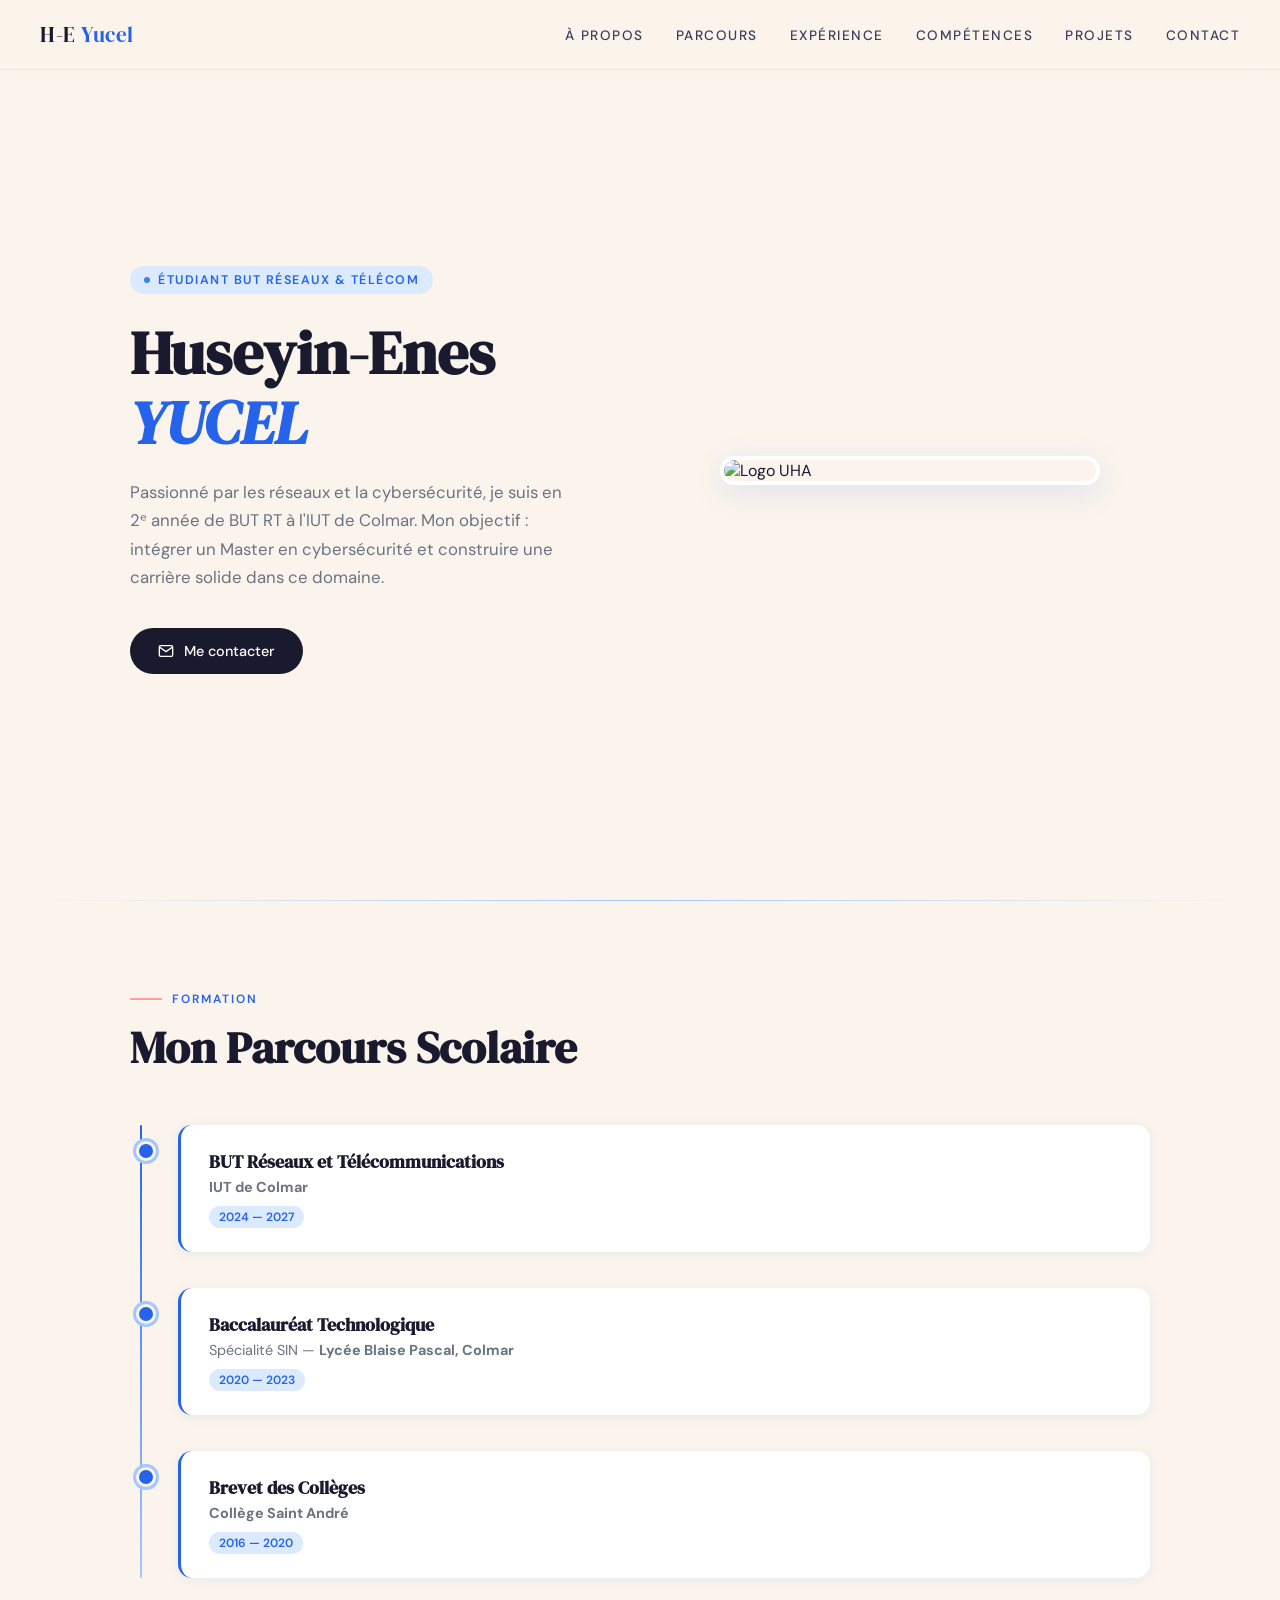
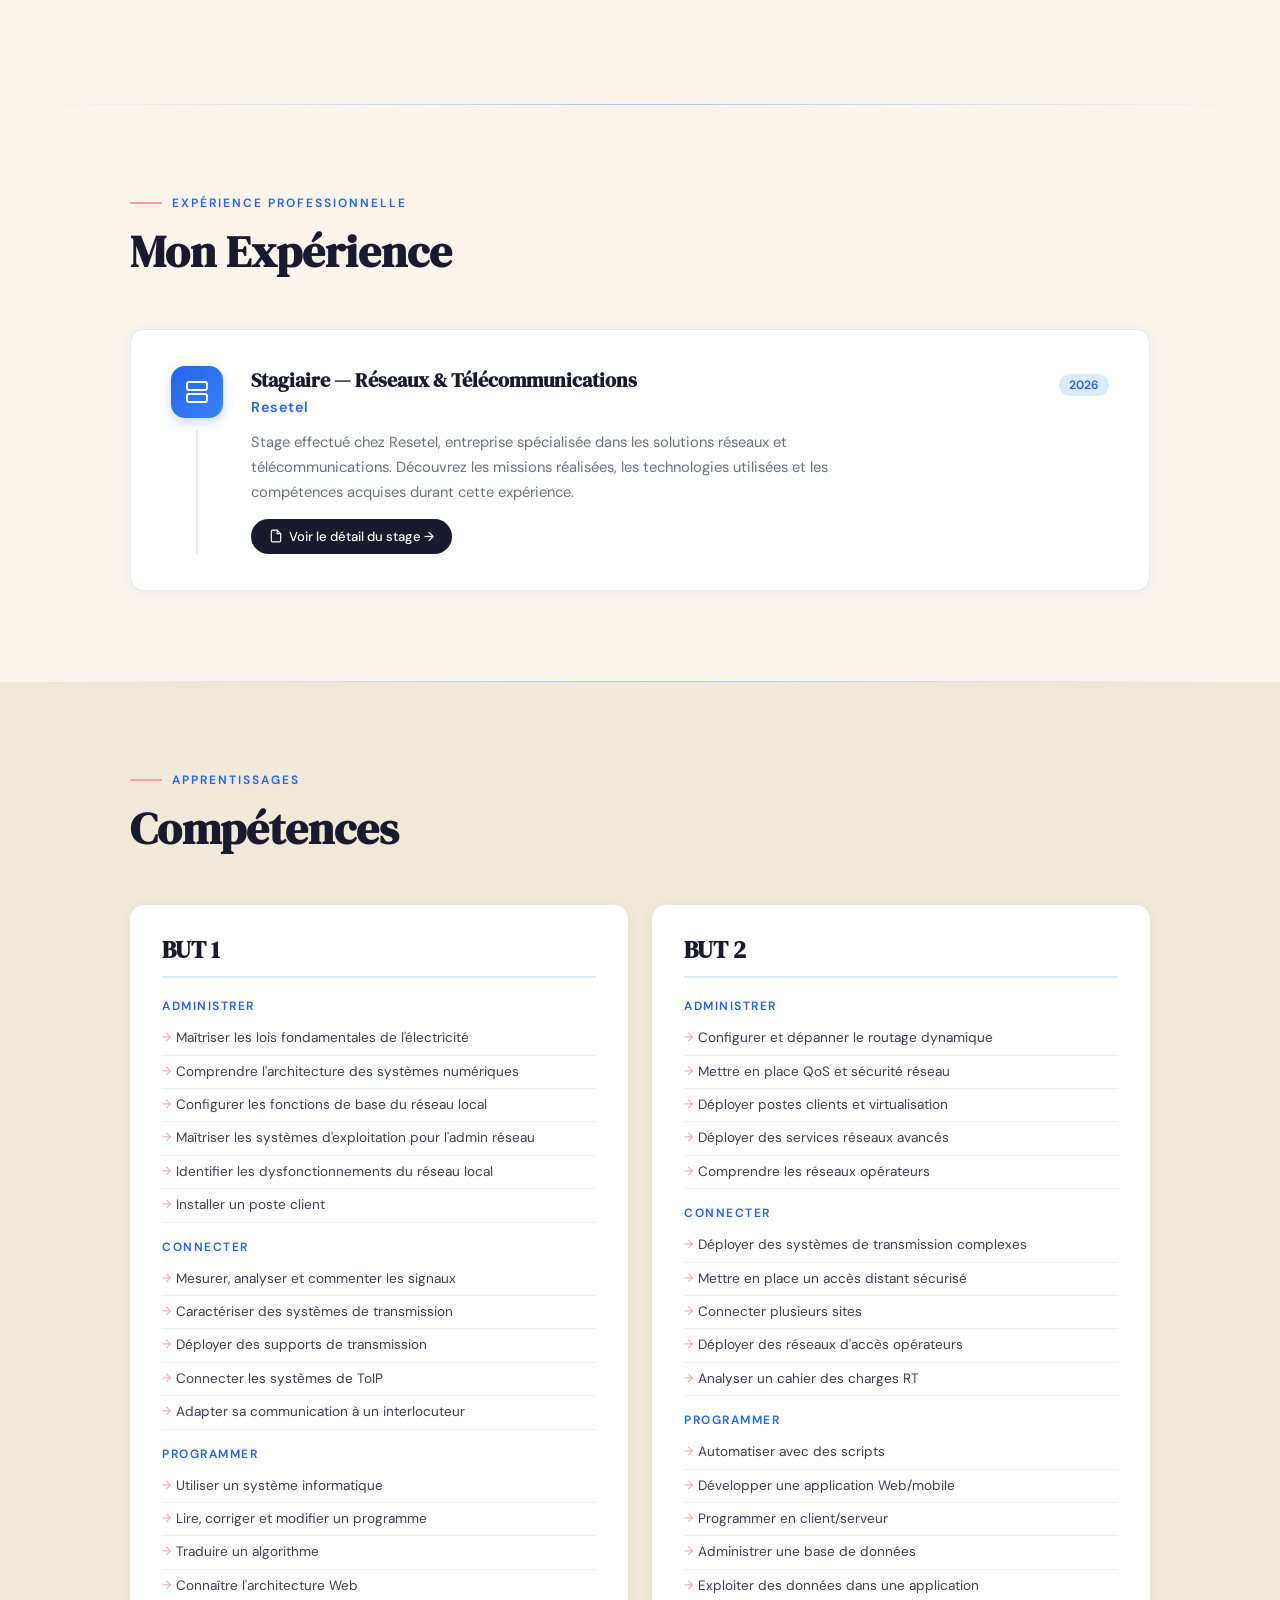
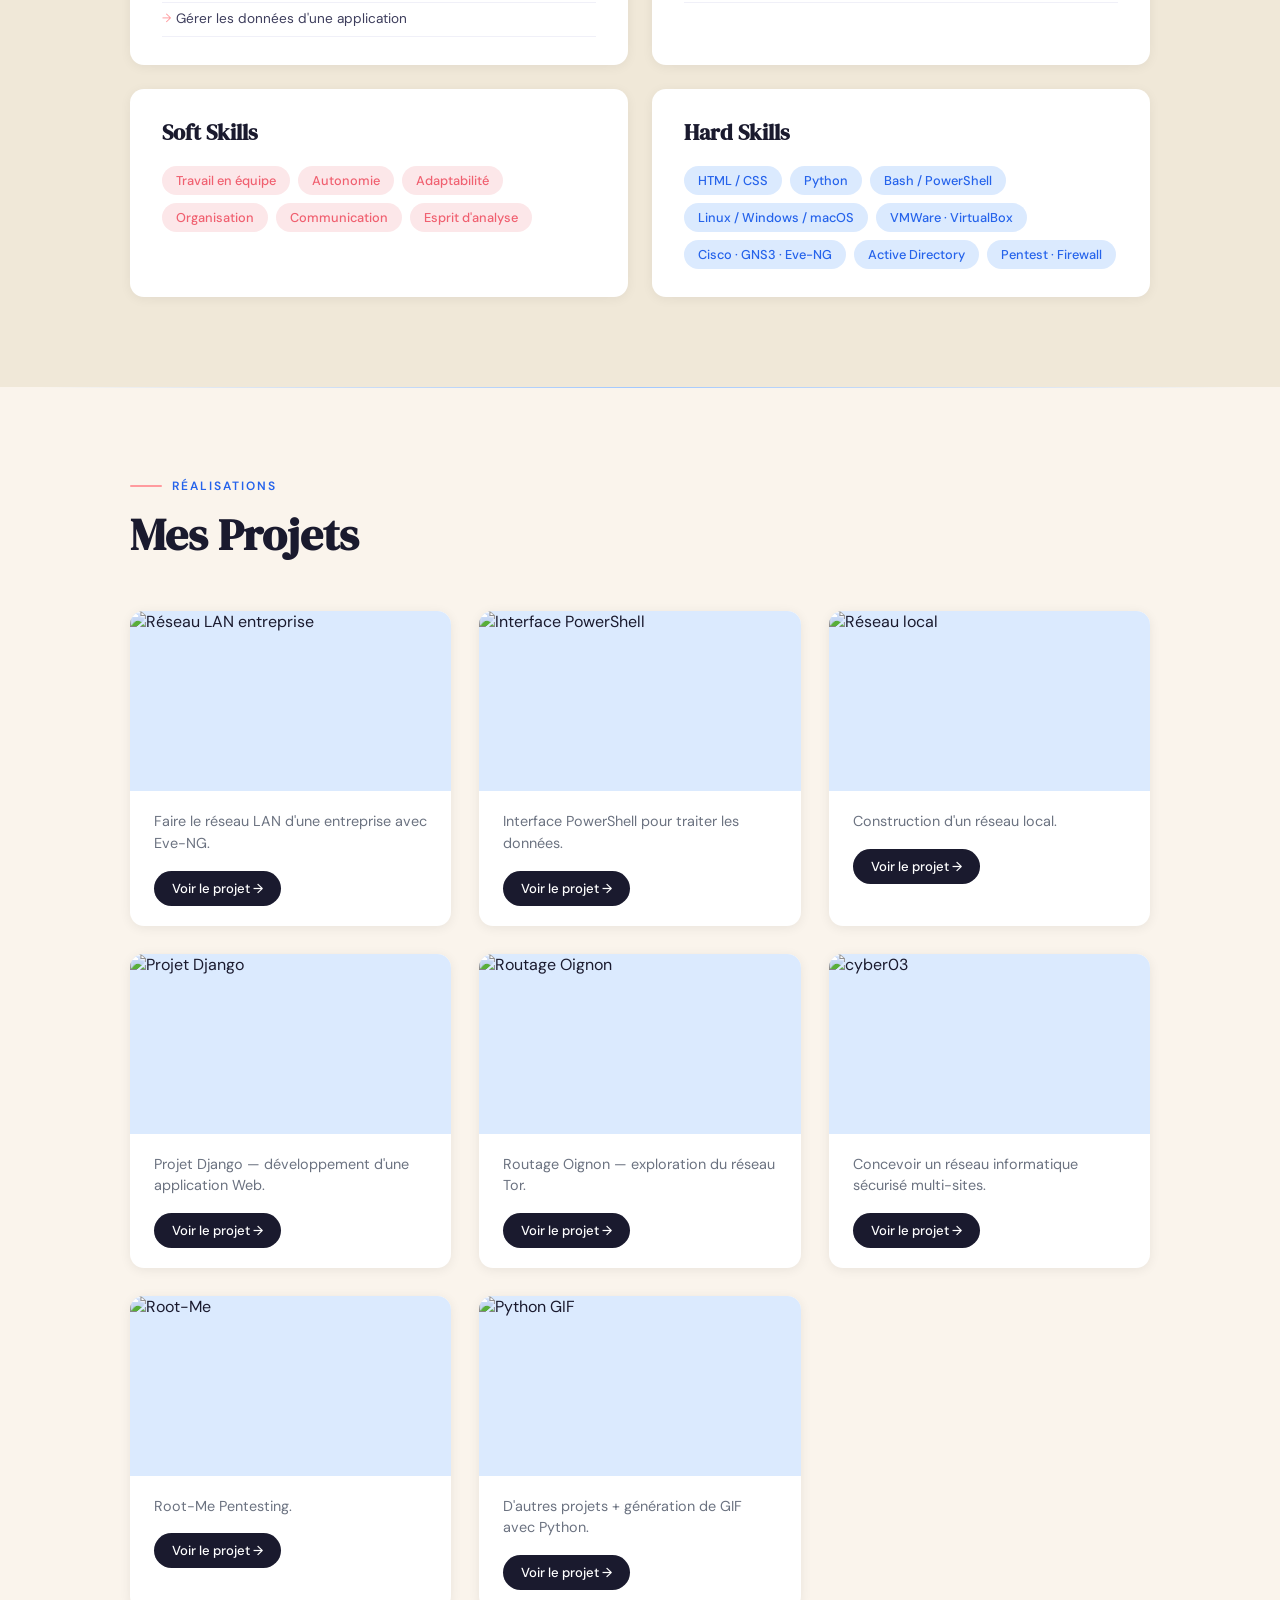
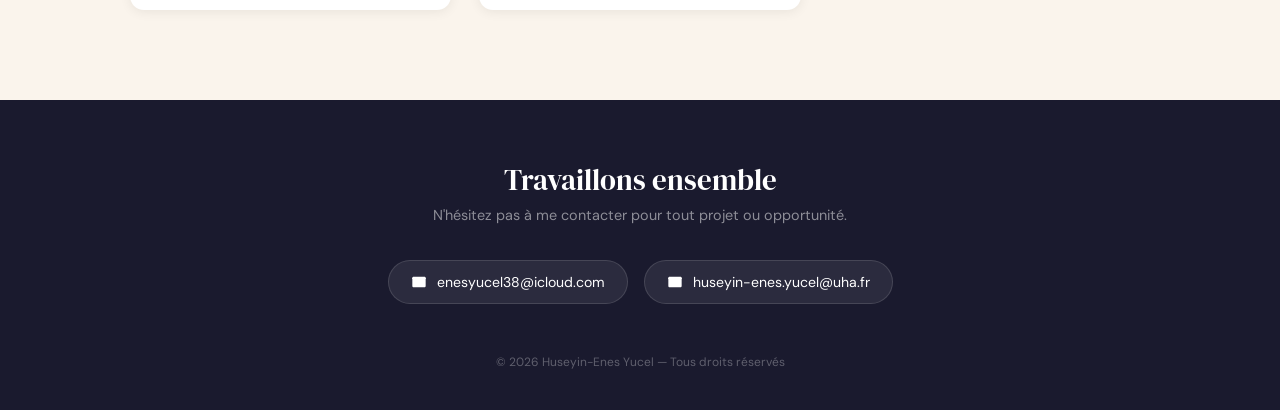
==== index.html @ 8bb20125 "Update index.html" ====
<!DOCTYPE html>
<html lang="fr">
<head>
    <meta charset="UTF-8">
    <meta name="viewport" content="width=device-width, initial-scale=1.0">
    <title>Huseyin-Enes YUCEL — Portfolio</title>
    <link rel="preconnect" href="https://fonts.googleapis.com">
    <link rel="preconnect" href="https://fonts.gstatic.com" crossorigin>
    <link href="https://fonts.googleapis.com/css2?family=DM+Serif+Display:ital@0;1&family=DM+Sans:wght@300;400;500;600&display=swap" rel="stylesheet">
    <link rel="stylesheet" href="style.css">
</head>
<body>

    <!-- ===== HEADER ===== -->
    <header id="main-header">
        <div class="logo">H-E <span>Yucel</span></div>
        <nav>
            <ul>
                <li><a href="#hero">À propos</a></li>
                <li><a href="#parcours">Parcours</a></li>
                <li><a href="#experience">Expérience</a></li>
                <li><a href="#comp">Compétences</a></li>
                <li><a href="#projects">Projets</a></li>
                <li><a href="#contact">Contact</a></li>
            </ul>
        </nav>
    </header>

    <!-- ===== HERO ===== -->
    <section id="hero">
        <div class="hero-text">
            <div class="hero-tag">Étudiant BUT Réseaux & Télécom</div>
            <h1>Huseyin-Enes<br><em>YUCEL</em></h1>
            <p>Passionné par les réseaux et la cybersécurité, je suis en 2ᵉ année de BUT RT à l'IUT de Colmar. Mon objectif : intégrer un Master en cybersécurité et construire une carrière solide dans ce domaine.</p>
            <a href="#contact" class="hero-cta">
                <svg width="16" height="16" viewBox="0 0 24 24" fill="none" stroke="currentColor" stroke-width="2"><path d="M4 4h16c1.1 0 2 .9 2 2v12c0 1.1-.9 2-2 2H4c-1.1 0-2-.9-2-2V6c0-1.1.9-2 2-2z"/><polyline points="22,6 12,13 2,6"/></svg>
                Me contacter
            </a>
        </div>
        <div class="hero-image-wrap">
            <img src="UHA_cartouche.png" alt="Logo UHA" />
        </div>
    </section>

    <div class="divider"></div>

    <!-- ===== PARCOURS ===== -->
    <section id="parcours">
        <div class="section-wrap">
            <div class="section-label">Formation</div>
            <h2 class="section-title">Mon Parcours Scolaire</h2>

            <div class="timeline reveal">

                <div class="tl-item">
                    <div class="tl-dot"></div>
                    <div class="tl-card">
                        <h3>BUT Réseaux et Télécommunications</h3>
                        <p><strong>IUT de Colmar</strong></p>
                        <span class="tl-date">2024 — 2027</span>
                    </div>
                </div>

                <div class="tl-item">
                    <div class="tl-dot"></div>
                    <div class="tl-card">
                        <h3>Baccalauréat Technologique</h3>
                        <p>Spécialité SIN — <strong>Lycée Blaise Pascal, Colmar</strong></p>
                        <span class="tl-date">2020 — 2023</span>
                    </div>
                </div>

                <div class="tl-item">
                    <div class="tl-dot"></div>
                    <div class="tl-card">
                        <h3>Brevet des Collèges</h3>
                        <p><strong>Collège Saint André</strong></p>
                        <span class="tl-date">2016 — 2020</span>
                    </div>
                </div>

            </div>
        </div>
    </section>

    <div class="divider"></div>

    <!-- ===== EXPÉRIENCE ===== -->
    <section id="experience">
        <div class="section-wrap">
            <div class="section-label">Expérience professionnelle</div>
            <h2 class="section-title">Mon Expérience</h2>

            <div class="exp-card reveal">
                <div class="exp-left">
                    <div class="exp-logo">
                        <svg width="24" height="24" viewBox="0 0 24 24" fill="none" stroke="white" stroke-width="2">
                            <rect x="2" y="2" width="20" height="8" rx="2"/><rect x="2" y="14" width="20" height="8" rx="2"/>
                            <line x1="6" y1="6" x2="6.01" y2="6"/><line x1="6" y1="18" x2="6.01" y2="18"/>
                        </svg>
                    </div>
                <div class="exp-line"></div>
                </div>
                <div class="exp-right">
                    <div class="exp-header">
                        <div>
                            <h3 class="exp-title">Stagiaire — Réseaux & Télécommunications</h3>
                            <p class="exp-company">Resetel</p>
                        </div>
                        <span class="tl-date">2026</span>
                    </div>
                    <p class="exp-desc">Stage effectué chez Resetel, entreprise spécialisée dans les solutions réseaux et télécommunications. Découvrez les missions réalisées, les technologies utilisées et les compétences acquises durant cette expérience.</p>
                    <a href="stage.html" class="btn exp-btn">
                        <svg width="14" height="14" viewBox="0 0 24 24" fill="none" stroke="currentColor" stroke-width="2"><path d="M14 2H6a2 2 0 0 0-2 2v16a2 2 0 0 0 2 2h12a2 2 0 0 0 2-2V8z"/><polyline points="14 2 14 8 20 8"/></svg>
                        Voir le détail du stage →
                    </a>
                </div>
            </div>

        </div>
    </section>

    <div class="divider"></div>

    <!-- ===== COMPÉTENCES ===== -->
    <section id="comp">
        <div class="section-wrap">
            <div class="section-label">Apprentissages</div>
            <h2 class="section-title">Compétences</h2>

            <div class="comp-grid reveal">
                <!-- BUT 1 -->
                <div class="comp-card">
                    <h2>BUT 1</h2>
                    <h3>Administrer</h3>
                    <ul>
                        <li>Maîtriser les lois fondamentales de l'électricité</li>
                        <li>Comprendre l'architecture des systèmes numériques</li>
                        <li>Configurer les fonctions de base du réseau local</li>
                        <li>Maîtriser les systèmes d'exploitation pour l'admin réseau</li>
                        <li>Identifier les dysfonctionnements du réseau local</li>
                        <li>Installer un poste client</li>
                    </ul>
                    <h3>Connecter</h3>
                    <ul>
                        <li>Mesurer, analyser et commenter les signaux</li>
                        <li>Caractériser des systèmes de transmission</li>
                        <li>Déployer des supports de transmission</li>
                        <li>Connecter les systèmes de ToIP</li>
                        <li>Adapter sa communication à un interlocuteur</li>
                    </ul>
                    <h3>Programmer</h3>
                    <ul>
                        <li>Utiliser un système informatique</li>
                        <li>Lire, corriger et modifier un programme</li>
                        <li>Traduire un algorithme</li>
                        <li>Connaître l'architecture Web</li>
                        <li>Gérer les données d'une application</li>
                    </ul>
                </div>

                <!-- BUT 2 -->
                <div class="comp-card">
                    <h2>BUT 2</h2>
                    <h3>Administrer</h3>
                    <ul>
                        <li>Configurer et dépanner le routage dynamique</li>
                        <li>Mettre en place QoS et sécurité réseau</li>
                        <li>Déployer postes clients et virtualisation</li>
                        <li>Déployer des services réseaux avancés</li>
                        <li>Comprendre les réseaux opérateurs</li>
                    </ul>
                    <h3>Connecter</h3>
                    <ul>
                        <li>Déployer des systèmes de transmission complexes</li>
                        <li>Mettre en place un accès distant sécurisé</li>
                        <li>Connecter plusieurs sites</li>
                        <li>Déployer des réseaux d'accès opérateurs</li>
                        <li>Analyser un cahier des charges RT</li>
                    </ul>
                    <h3>Programmer</h3>
                    <ul>
                        <li>Automatiser avec des scripts</li>
                        <li>Développer une application Web/mobile</li>
                        <li>Programmer en client/serveur</li>
                        <li>Administrer une base de données</li>
                        <li>Exploiter des données dans une application</li>
                    </ul>
                </div>
            </div>

            <!-- Soft / Hard Skills -->
            <div class="skills-grid reveal">
                <div class="skills-card">
                    <h2>Soft Skills</h2>
                    <div class="pills">
                        <span class="pill soft">Travail en équipe</span>
                        <span class="pill soft">Autonomie</span>
                        <span class="pill soft">Adaptabilité</span>
                        <span class="pill soft">Organisation</span>
                        <span class="pill soft">Communication</span>
                        <span class="pill soft">Esprit d'analyse</span>
                    </div>
                </div>
                <div class="skills-card">
                    <h2>Hard Skills</h2>
                    <div class="pills">
                        <span class="pill">HTML / CSS</span>
                        <span class="pill">Python</span>
                        <span class="pill">Bash / PowerShell</span>
                        <span class="pill">Linux / Windows / macOS</span>
                        <span class="pill">VMWare · VirtualBox</span>
                        <span class="pill">Cisco · GNS3 · Eve-NG</span>
                        <span class="pill">Active Directory</span>
                        <span class="pill">Pentest · Firewall</span>
                    </div>
                </div>
            </div>

        </div>
    </section>

    <div class="divider"></div>

    <!-- ===== PROJETS ===== -->
    <section id="projects">
        <div class="section-wrap">
            <div class="section-label">Réalisations</div>
            <h2 class="section-title">Mes Projets</h2>

            <div class="projects-grid reveal">

                <div class="project-card">
                    <div class="project-img-wrap">
                        <img src="IMG_0876(1).jpeg" alt="Réseau LAN entreprise">
                    </div>
                    <div class="project-body">
                        <p>Faire le réseau LAN d'une entreprise avec Eve-NG.</p>
                        <a href="sae1.html" class="btn">Voir le projet →</a>
                    </div>
                </div>

                <div class="project-card">
                    <div class="project-img-wrap">
                        <img src="sae2.png" alt="Interface PowerShell">
                    </div>
                    <div class="project-body">
                        <p>Interface PowerShell pour traiter les données.</p>
                        <a href="sae2.html" class="btn">Voir le projet →</a>
                    </div>
                </div>

                <div class="project-card">
                    <div class="project-img-wrap">
                        <img src="sae3.png" alt="Réseau local">
                    </div>
                    <div class="project-body">
                        <p>Construction d'un réseau local.</p>
                        <a href="sae3.html" class="btn">Voir le projet →</a>
                    </div>
                </div>

                <div class="project-card">
                    <div class="project-img-wrap">
                        <img src="django.png" alt="Projet Django">
                    </div>
                    <div class="project-body">
                        <p>Projet Django — développement d'une application Web.</p>
                        <a href="sae4.html" class="btn">Voir le projet →</a>
                    </div>
                </div>

                <div class="project-card">
                    <div class="project-img-wrap">
                        <img src="tor.svg" alt="Routage Oignon">
                    </div>
                    <div class="project-body">
                        <p>Routage Oignon — exploration du réseau Tor.</p>
                        <a href="saeoignon.html" class="btn">Voir le projet →</a>
                    </div>
                </div>

                <div class="project-card">
                    <div class="project-img-wrap">
                        <img src="saecyber03.png" alt="cyber03">
                    </div>
                    <div class="project-body">
                        <p>Concevoir un réseau informatique sécurisé multi-sites.</p>
                        <a href="saecyber03.html" class="btn">Voir le projet →</a>
                    </div>
                </div>

                <div class="project-card">
                    <div class="project-img-wrap">
                        <img src="rootme.png" alt="Root-Me">
                    </div>
                    <div class="project-body">
                        <p>Root-Me Pentesting.</p>
                        <a href="saecyber04.html" class="btn">Voir le projet →</a>
                    </div>
                </div>

                <div class="project-card">
                    <div class="project-img-wrap">
                        <img src="gif.png" alt="Python GIF">
                    </div>
                    <div class="project-body">
                        <p>D'autres projets + génération de GIF avec Python.</p>
                        <a href="gif.html" class="btn">Voir le projet →</a>
                    </div>
                </div>

            </div>
        </div>
    </section>

    <!-- ===== FOOTER ===== -->
    <footer id="contact">
        <p class="foot-title">Travaillons ensemble</p>
        <p class="foot-sub">N'hésitez pas à me contacter pour tout projet ou opportunité.</p>
        <div class="contact-links">
            <a href="mailto:enesyucel38@icloud.com" class="email-link">
                <svg viewBox="0 0 24 24"><path d="M4 4h16c1.1 0 2 .9 2 2v12c0 1.1-.9 2-2 2H4c-1.1 0-2-.9-2-2V6c0-1.1.9-2 2-2z"/><polyline points="22,6 12,13 2,6" fill="none" stroke="currentColor" stroke-width="2"/></svg>
                enesyucel38@icloud.com
            </a>
            <a href="mailto:huseyin-enes.yucel@uha.fr" class="email-link">
                <svg viewBox="0 0 24 24"><path d="M4 4h16c1.1 0 2 .9 2 2v12c0 1.1-.9 2-2 2H4c-1.1 0-2-.9-2-2V6c0-1.1.9-2 2-2z"/><polyline points="22,6 12,13 2,6" fill="none" stroke="currentColor" stroke-width="2"/></svg>
                huseyin-enes.yucel@uha.fr
            </a>
        </div>
        <p class="copy">© 2026 Huseyin-Enes Yucel — Tous droits réservés</p>
    </footer>

    <script>
        const header = document.getElementById('main-header');
        window.addEventListener('scroll', () => {
            header.classList.toggle('scrolled', window.scrollY > 20);
        });

        const reveals = document.querySelectorAll('.reveal');
        const observer = new IntersectionObserver((entries) => {
            entries.forEach(e => {
                if (e.isIntersecting) {
                    e.target.classList.add('visible');
                    observer.unobserve(e.target);
                }
            });
        }, { threshold: 0.1 });
        reveals.forEach(r => observer.observe(r));
    </script>

</body>
</html>
---- style.css ----
/* ===================================================
   style.css — Portfolio Huseyin-Enes YUCEL
   Fichier CSS global, importé par toutes les pages
   =================================================== */

/* ===== RESET & VARIABLES ===== */
*, *::before, *::after { box-sizing: border-box; margin: 0; padding: 0; }

:root {
    --cream:      #faf4ec;
    --cream-dark: #f0e8d8;
    --blue-light: #A2C8FF;
    --blue:       #2563EB;
    --blue-mid:   #3b82f6;
    --blue-pale:  #dbeafe;
    --pink:       #ff9a9e;
    --pink-dark:  #f06070;
    --ink:        #1a1a2e;
    --ink-soft:   #3d3d5c;
    --muted:      #6b7280;
    --white:      #ffffff;
    --radius:     14px;
    --shadow:     0 8px 32px rgba(37,99,235,.12);
}

html { scroll-behavior: smooth; }

body {
    font-family: 'DM Sans', sans-serif;
    background: var(--cream);
    color: var(--ink);
    overflow-x: hidden;
}

/* ===== NAV ===== */
header {
    position: fixed;
    top: 0; left: 0; right: 0;
    z-index: 1000;
    padding: 0 40px;
    height: 70px;
    display: flex;
    align-items: center;
    justify-content: space-between;
    background: rgba(250,244,236,.85);
    backdrop-filter: blur(16px);
    border-bottom: 1px solid rgba(37,99,235,.1);
    transition: box-shadow .3s;
}

header.scrolled { box-shadow: 0 4px 20px rgba(0,0,0,.08); }

.logo {
    font-family: 'DM Serif Display', serif;
    font-size: 1.3rem;
    color: var(--ink);
    letter-spacing: .5px;
}
.logo span { color: var(--blue); }

nav ul {
    list-style: none;
    display: flex;
    gap: 32px;
}

nav a {
    text-decoration: none;
    font-size: .85rem;
    font-weight: 500;
    text-transform: uppercase;
    letter-spacing: 1.5px;
    color: var(--ink-soft);
    position: relative;
    transition: color .25s;
}

nav a::after {
    content: '';
    position: absolute;
    bottom: -3px; left: 0;
    width: 0; height: 2px;
    background: var(--pink);
    border-radius: 2px;
    transition: width .3s ease;
}

nav a:hover { color: var(--blue); }
nav a:hover::after { width: 100%; }

/* ===== HERO ===== */
#hero {
    min-height: 100vh;
    display: grid;
    grid-template-columns: 1fr 1fr;
    align-items: center;
    gap: 60px;
    max-width: 1100px;
    margin: 0 auto;
    padding: 120px 40px 80px;
}

.hero-text { animation: slideUp .8s ease both; }

.hero-tag {
    display: inline-flex;
    align-items: center;
    gap: 8px;
    background: var(--blue-pale);
    color: var(--blue);
    font-size: .78rem;
    font-weight: 600;
    text-transform: uppercase;
    letter-spacing: 1.5px;
    padding: 6px 14px;
    border-radius: 999px;
    margin-bottom: 24px;
}

.hero-tag::before {
    content: '';
    width: 6px; height: 6px;
    background: var(--blue-mid);
    border-radius: 50%;
}

.hero-text h1 {
    font-family: 'DM Serif Display', serif;
    font-size: clamp(2.4rem, 5vw, 3.8rem);
    line-height: 1.15;
    color: var(--ink);
    margin-bottom: 20px;
}

.hero-text h1 em {
    font-style: italic;
    color: var(--blue);
}

.hero-text p {
    font-size: 1.05rem;
    line-height: 1.7;
    color: var(--muted);
    max-width: 440px;
    margin-bottom: 36px;
}

.hero-cta {
    display: inline-flex;
    align-items: center;
    gap: 10px;
    background: var(--ink);
    color: var(--white);
    text-decoration: none;
    font-size: .9rem;
    font-weight: 500;
    padding: 14px 28px;
    border-radius: 999px;
    transition: background .3s, transform .3s;
}

.hero-cta:hover { background: var(--blue); transform: translateY(-2px); }

.hero-image-wrap {
    display: flex;
    justify-content: center;
    align-items: center;
    animation: slideUp .8s .2s ease both;
}

.hero-image-wrap img {
    width: 100%;
    max-width: 380px;
    border-radius: 24px;
    box-shadow: var(--shadow);
    border: 4px solid var(--white);
    transition: transform .4s;
}

.hero-image-wrap img:hover { transform: scale(1.03) rotate(1deg); }

/* ===== SECTION SHARED ===== */
.section-wrap {
    max-width: 1100px;
    margin: 0 auto;
    padding: 90px 40px;
}

.section-label {
    display: flex;
    align-items: center;
    gap: 10px;
    font-size: .75rem;
    font-weight: 600;
    text-transform: uppercase;
    letter-spacing: 2px;
    color: var(--blue);
    margin-bottom: 14px;
}

.section-label::before {
    content: '';
    width: 32px; height: 2px;
    background: var(--pink);
    border-radius: 2px;
}

.section-title {
    font-family: 'DM Serif Display', serif;
    font-size: clamp(1.8rem, 3.5vw, 2.8rem);
    color: var(--ink);
    margin-bottom: 50px;
    line-height: 1.2;
}

/* ===== DIVIDER ===== */
.divider {
    height: 1px;
    background: linear-gradient(90deg, transparent, var(--blue-light), transparent);
    margin: 0 40px;
}

/* ===== PARCOURS ===== */
#parcours { background: var(--cream); }

.timeline {
    position: relative;
    padding-left: 48px;
}

.timeline::before {
    content: '';
    position: absolute;
    left: 10px; top: 0; bottom: 0;
    width: 2px;
    background: linear-gradient(180deg, var(--blue), var(--blue-light));
    border-radius: 2px;
}

.tl-item {
    position: relative;
    margin-bottom: 36px;
    opacity: 0;
    transform: translateX(-20px);
    animation: slideRight .6s ease forwards;
}

.tl-item:nth-child(1) { animation-delay: .1s; }
.tl-item:nth-child(2) { animation-delay: .25s; }
.tl-item:nth-child(3) { animation-delay: .4s; }

.tl-dot {
    position: absolute;
    left: -42px; top: 16px;
    width: 20px; height: 20px;
    background: var(--blue);
    border-radius: 50%;
    border: 3px solid var(--cream);
    box-shadow: 0 0 0 3px var(--blue-light);
}

.tl-card {
    background: var(--white);
    padding: 24px 28px;
    border-radius: var(--radius);
    box-shadow: 0 2px 12px rgba(37,99,235,.08);
    border-left: 3px solid var(--blue);
    transition: transform .3s, box-shadow .3s;
}

.tl-card:hover {
    transform: translateX(6px);
    box-shadow: var(--shadow);
}

.tl-card h3 {
    font-family: 'DM Serif Display', serif;
    font-size: 1.15rem;
    color: var(--ink);
    margin-bottom: 4px;
}

.tl-card p { font-size: .9rem; color: var(--muted); margin: 2px 0; }

.tl-date {
    display: inline-block;
    background: var(--blue-pale);
    color: var(--blue);
    font-size: .75rem;
    font-weight: 600;
    padding: 3px 10px;
    border-radius: 999px;
    margin-top: 8px;
}

/* ===== COMPÉTENCES ===== */
#comp { background: var(--cream-dark); }

.comp-grid {
    display: grid;
    grid-template-columns: 1fr 1fr;
    gap: 24px;
}

.comp-card {
    background: var(--white);
    border-radius: var(--radius);
    padding: 28px 32px;
    box-shadow: 0 2px 12px rgba(0,0,0,.06);
    transition: transform .3s, box-shadow .3s;
}

.comp-card:hover {
    transform: translateY(-4px);
    box-shadow: var(--shadow);
}

.comp-card h2 {
    font-family: 'DM Serif Display', serif;
    font-size: 1.5rem;
    color: var(--ink);
    margin-bottom: 20px;
    border-bottom: 2px solid var(--blue-pale);
    padding-bottom: 10px;
    text-align: left;
}

.comp-card h3 {
    font-size: .75rem;
    font-weight: 600;
    text-transform: uppercase;
    letter-spacing: 1.5px;
    color: var(--blue);
    margin: 16px 0 8px;
}

.comp-card ul { list-style: none; }

.comp-card li {
    font-size: .85rem;
    color: var(--ink-soft);
    padding: 6px 0 6px 14px;
    border-left: none;
    position: relative;
    line-height: 1.5;
    border-bottom: 1px solid #f0f0f8;
}

.comp-card li::before {
    content: '→';
    position: absolute;
    left: 0;
    color: var(--pink);
    font-size: .75rem;
}

/* ===== SKILLS PILLS ===== */
.skills-grid {
    display: grid;
    grid-template-columns: 1fr 1fr;
    gap: 24px;
    margin-top: 24px;
}

.skills-card {
    background: var(--white);
    border-radius: var(--radius);
    padding: 28px 32px;
    box-shadow: 0 2px 12px rgba(0,0,0,.06);
}

.skills-card h2 {
    font-family: 'DM Serif Display', serif;
    font-size: 1.4rem;
    color: var(--ink);
    margin-bottom: 18px;
    text-align: left;
}

.pills {
    display: flex;
    flex-wrap: wrap;
    gap: 8px;
}

.pill {
    background: var(--blue-pale);
    color: var(--blue);
    font-size: .8rem;
    font-weight: 500;
    padding: 6px 14px;
    border-radius: 999px;
    transition: background .2s, color .2s;
}

.pill:hover { background: var(--blue); color: var(--white); }

.pill.soft { background: #fce7e9; color: var(--pink-dark); }
.pill.soft:hover { background: var(--pink-dark); color: var(--white); }

/* ===== PROJETS ===== */
#projects { background: var(--cream); }

.projects-grid {
    display: grid;
    grid-template-columns: repeat(auto-fill, minmax(300px, 1fr));
    gap: 28px;
}

.project-card {
    background: var(--white);
    border-radius: var(--radius);
    overflow: hidden;
    box-shadow: 0 2px 12px rgba(0,0,0,.07);
    transition: transform .3s, box-shadow .3s;
}

.project-card:hover {
    transform: translateY(-6px);
    box-shadow: var(--shadow);
}

.project-img-wrap {
    overflow: hidden;
    height: 180px;
    background: var(--blue-pale);
}

.project-img-wrap img {
    width: 100%;
    height: 100%;
    object-fit: cover;
    transition: transform .5s ease;
}

.project-card:hover .project-img-wrap img { transform: scale(1.08); }

.project-body { padding: 20px 24px; }

.project-body p {
    font-size: .9rem;
    color: var(--muted);
    margin-bottom: 16px;
    line-height: 1.5;
}

/* ===== BOUTON ===== */
.btn {
    display: inline-flex;
    align-items: center;
    gap: 6px;
    background: var(--ink);
    color: var(--white);
    text-decoration: none;
    font-size: .82rem;
    font-weight: 500;
    padding: 9px 18px;
    border-radius: 999px;
    transition: background .25s, transform .25s;
}

.btn:hover { background: var(--blue); transform: translateX(3px); }

/* ===== FOOTER / CONTACT ===== */
footer {
    background: var(--ink);
    color: var(--white);
    padding: 60px 40px 40px;
    text-align: center;
}

footer .foot-title {
    font-family: 'DM Serif Display', serif;
    font-size: 1.8rem;
    margin-bottom: 6px;
}

footer .foot-sub {
    font-size: .9rem;
    color: rgba(255,255,255,.5);
    margin-bottom: 36px;
}

.contact-links {
    display: flex;
    justify-content: center;
    gap: 16px;
    flex-wrap: wrap;
    margin-bottom: 50px;
}

.email-link {
    display: inline-flex;
    align-items: center;
    gap: 10px;
    background: rgba(255,255,255,.08);
    color: var(--white);
    text-decoration: none;
    padding: 12px 22px;
    border-radius: 999px;
    font-size: .88rem;
    border: 1px solid rgba(255,255,255,.12);
    transition: background .3s, transform .3s;
}

.email-link:hover {
    background: var(--blue);
    transform: translateY(-2px);
}

.email-link svg { width: 16px; height: 16px; fill: currentColor; }

footer .copy {
    font-size: .75rem;
    color: rgba(255,255,255,.3);
}

/* ===== ANIMATIONS ===== */
@keyframes slideUp {
    from { opacity: 0; transform: translateY(30px); }
    to   { opacity: 1; transform: translateY(0); }
}

@keyframes slideRight {
    from { opacity: 0; transform: translateX(-20px); }
    to   { opacity: 1; transform: translateX(0); }
}

/* ===== SCROLL REVEAL ===== */
.reveal {
    opacity: 0;
    transform: translateY(24px);
    transition: opacity .6s ease, transform .6s ease;
}
.reveal.visible {
    opacity: 1;
    transform: none;
}

/* ===== RESPONSIVE ===== */
@media (max-width: 768px) {
    #hero {
        grid-template-columns: 1fr;
        padding: 100px 24px 60px;
        text-align: center;
    }
    .hero-image-wrap { order: -1; }
    .hero-text p { max-width: 100%; }
    .section-wrap { padding: 60px 24px; }
    .comp-grid, .skills-grid { grid-template-columns: 1fr; }
    header { padding: 0 20px; }
    nav ul { gap: 18px; }
    nav a { font-size: .75rem; letter-spacing: 1px; }
}

/* ===== EXPÉRIENCE ===== */
#experience { background: var(--cream); }

.exp-card {
    display: flex;
    gap: 28px;
    background: var(--white);
    border-radius: var(--radius);
    padding: 36px 40px;
    box-shadow: 0 2px 12px rgba(37,99,235,.08);
    border: 1px solid var(--blue-pale);
    transition: transform .3s, box-shadow .3s;
}

.exp-card:hover {
    transform: translateY(-4px);
    box-shadow: var(--shadow);
}

.exp-left {
    display: flex;
    flex-direction: column;
    align-items: center;
    flex-shrink: 0;
}

.exp-logo {
    width: 52px;
    height: 52px;
    background: linear-gradient(135deg, var(--blue), var(--blue-mid));
    color: var(--white);
    font-family: 'DM Serif Display', serif;
    font-size: 1.5rem;
    border-radius: 14px;
    display: flex;
    align-items: center;
    justify-content: center;
    box-shadow: 0 4px 12px rgba(37,99,235,.25);
    flex-shrink: 0;
}

.exp-line {
    width: 2px;
    flex: 1;
    background: var(--blue-pale);
    margin-top: 12px;
    border-radius: 2px;
    min-height: 20px;
}

.exp-right {
    flex: 1;
    display: flex;
    flex-direction: column;
    gap: 14px;
}

.exp-header {
    display: flex;
    justify-content: space-between;
    align-items: flex-start;
    gap: 16px;
    flex-wrap: wrap;
}

.exp-title {
    font-family: 'DM Serif Display', serif;
    font-size: 1.25rem;
    color: var(--ink);
    margin-bottom: 4px;
}

.exp-company {
    font-size: .9rem;
    font-weight: 600;
    color: var(--blue);
    letter-spacing: .5px;
}

.exp-desc {
    font-size: .92rem;
    color: var(--muted);
    line-height: 1.7;
    max-width: 620px;
}

.exp-btn {
    align-self: flex-start;
}

@media (max-width: 768px) {
    .exp-card {
        flex-direction: column;
        padding: 24px;
        gap: 20px;
    }
    .exp-left { flex-direction: row; }
    .exp-line { display: none; }
    .exp-header { flex-direction: column; gap: 8px; }
}
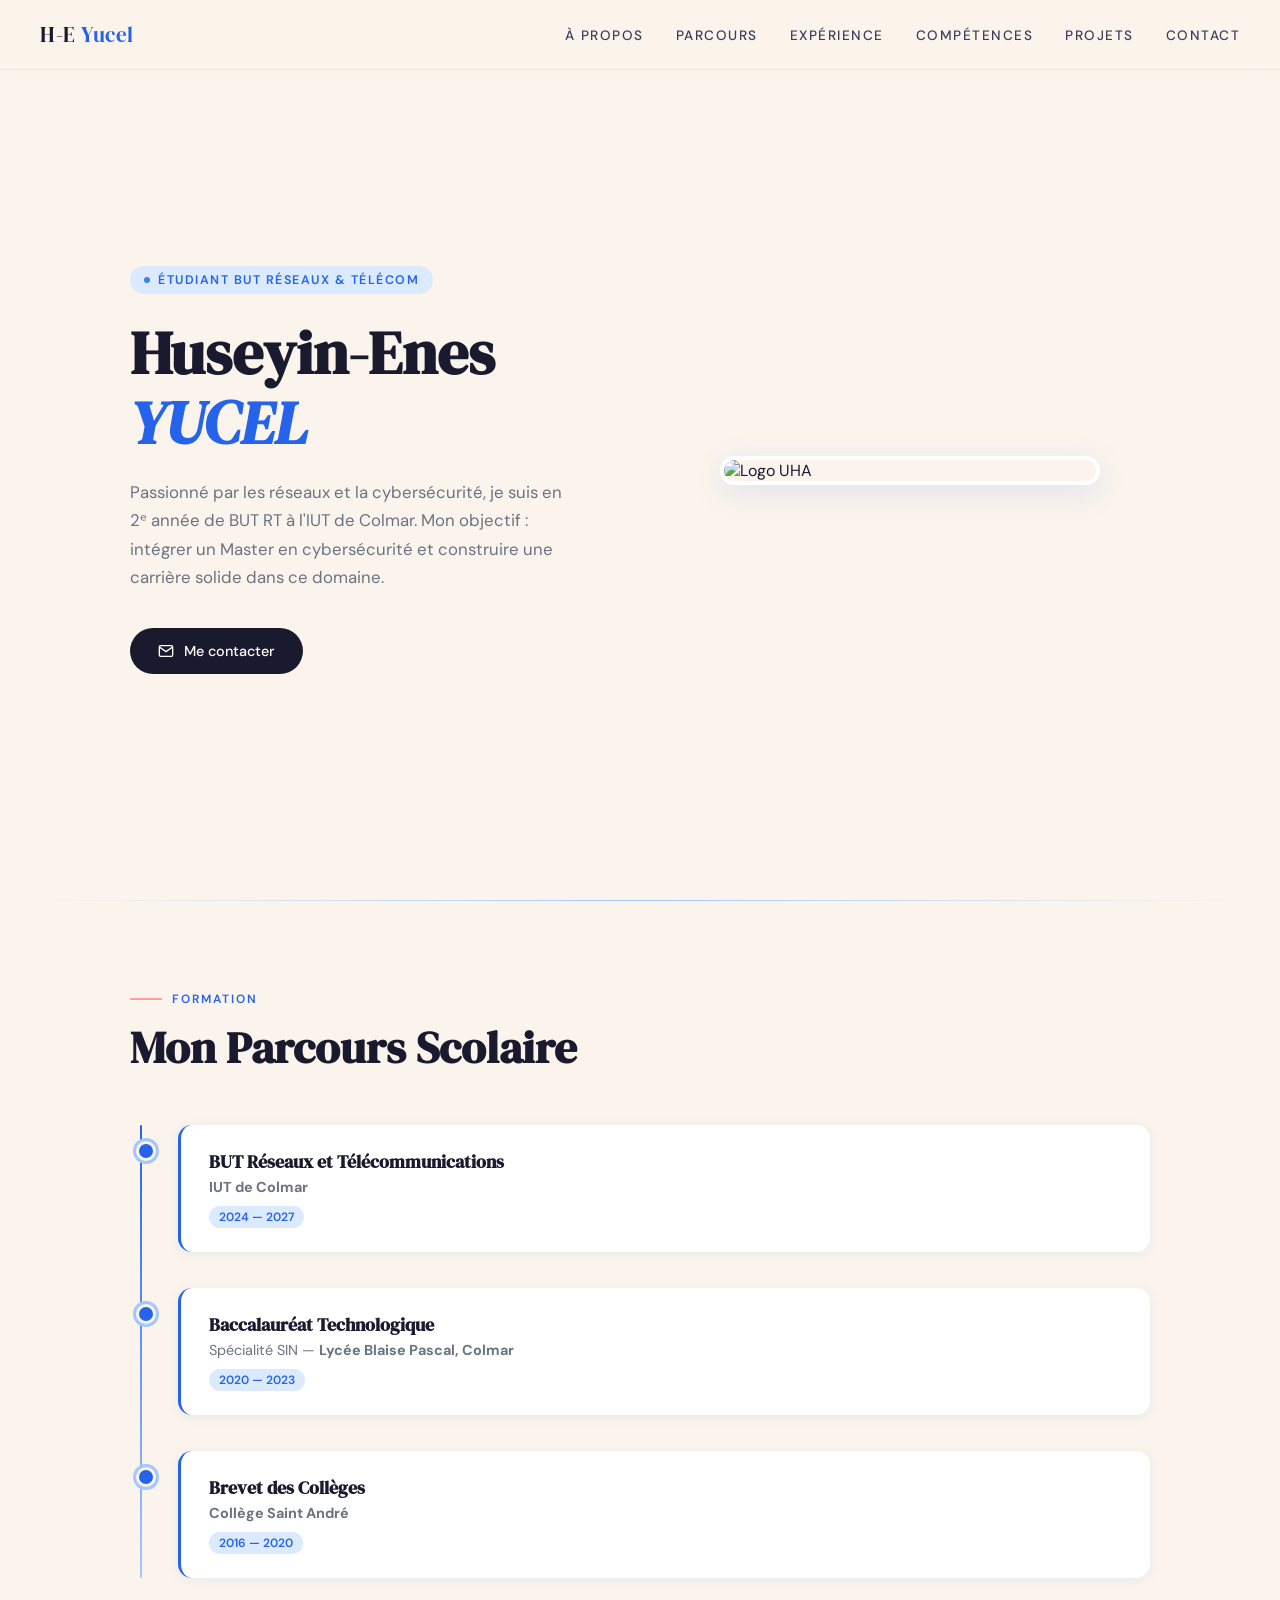
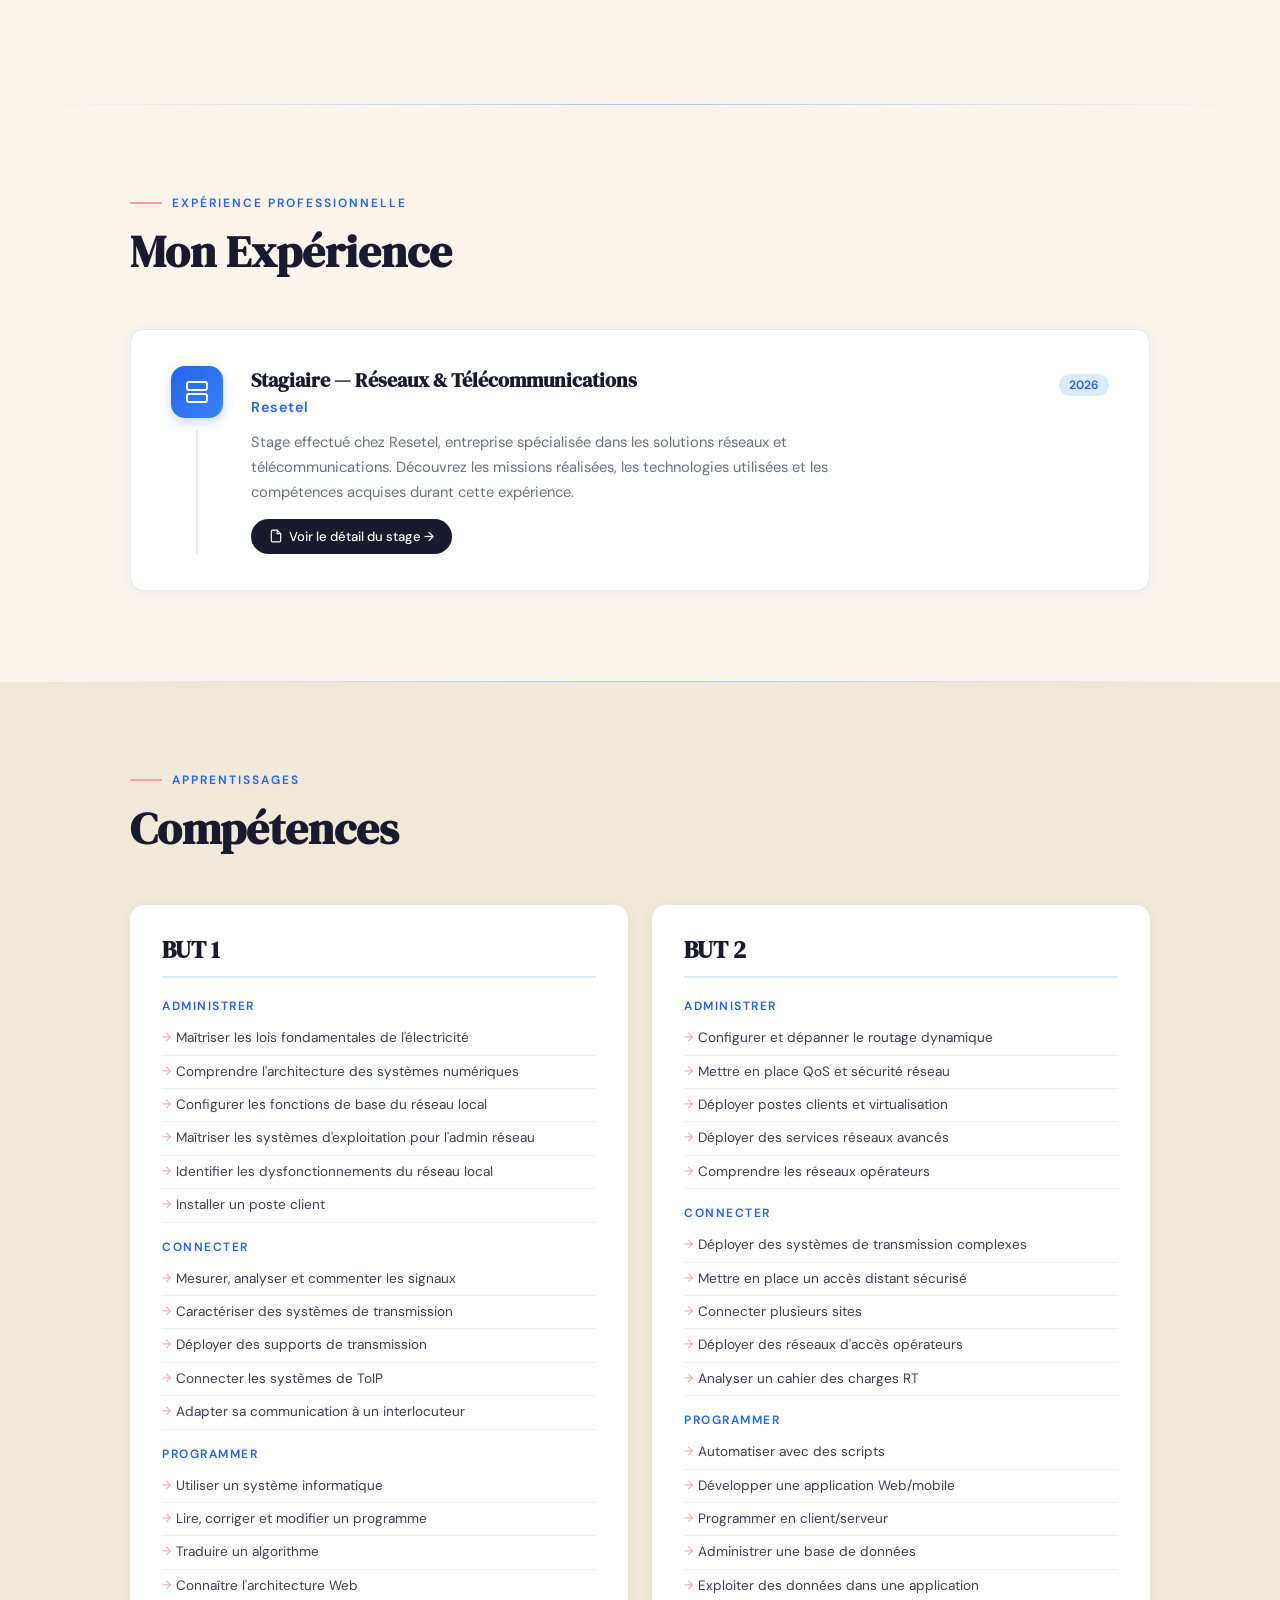
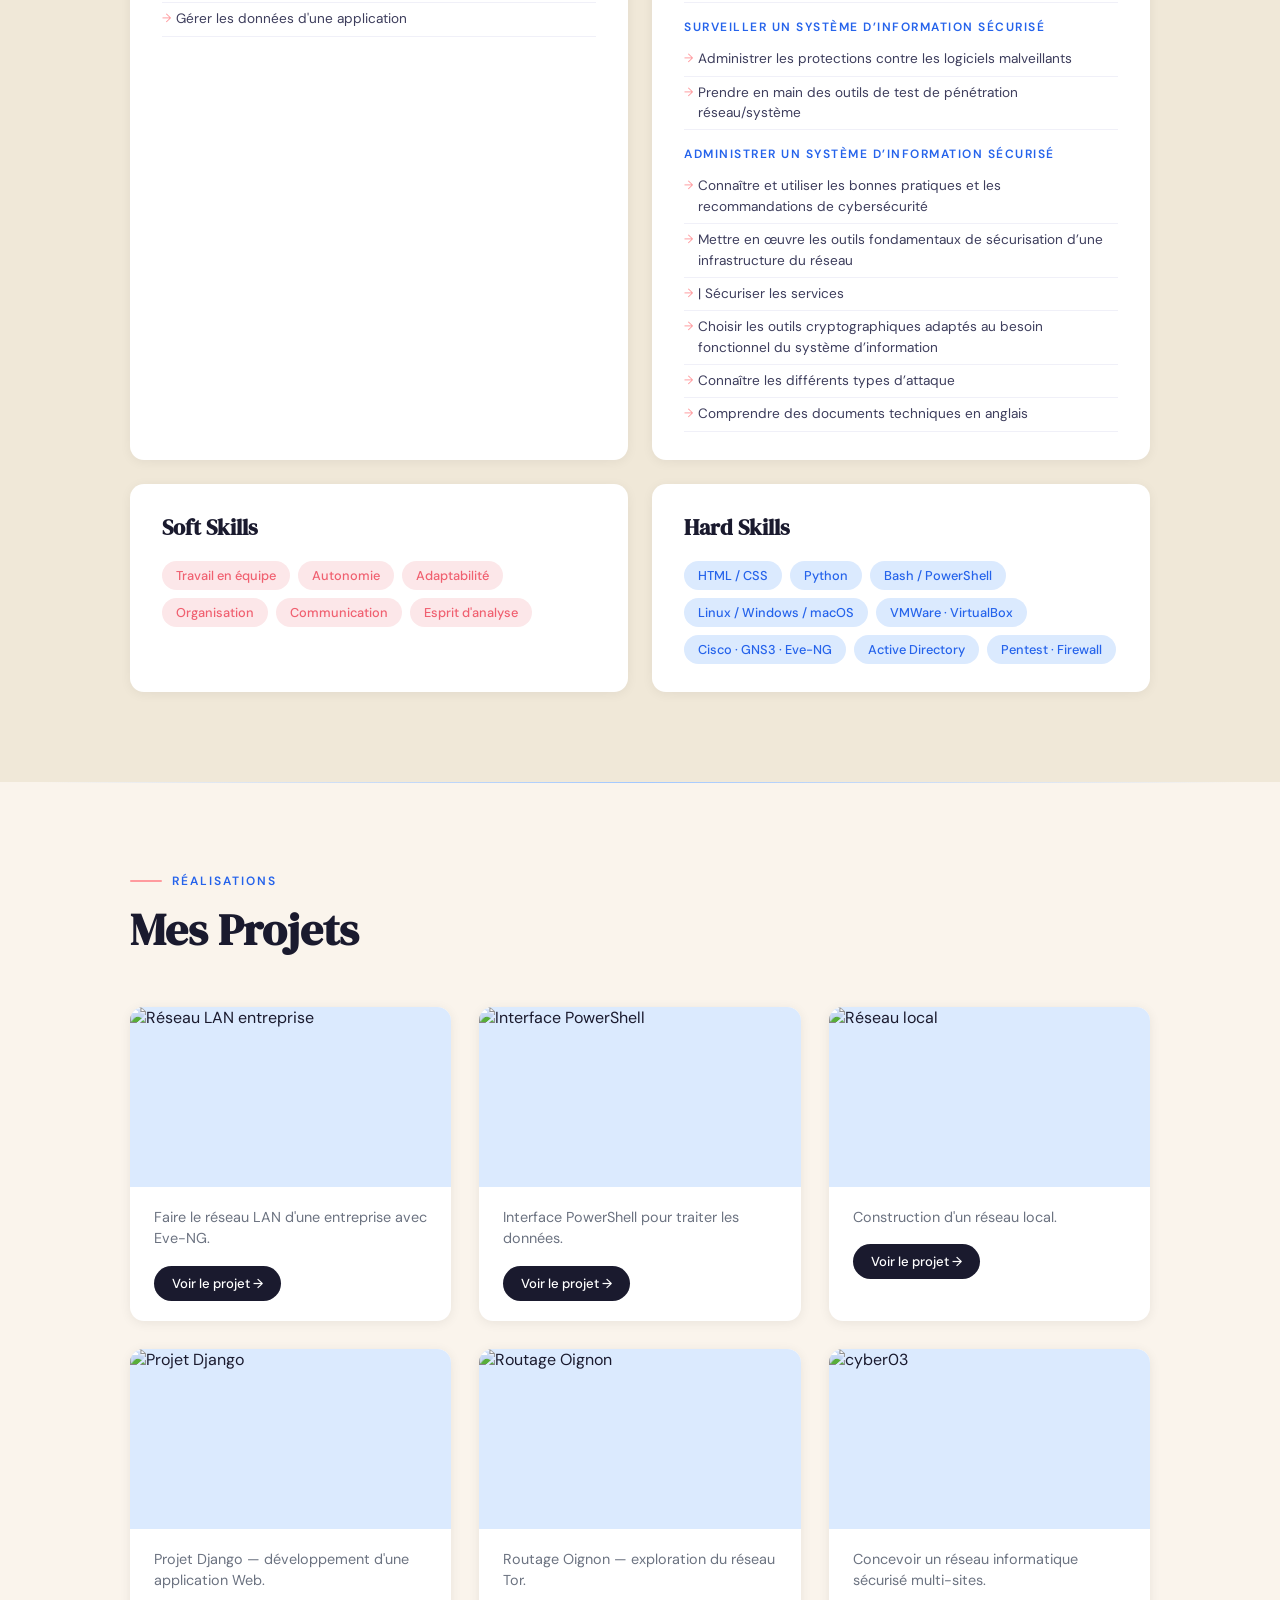
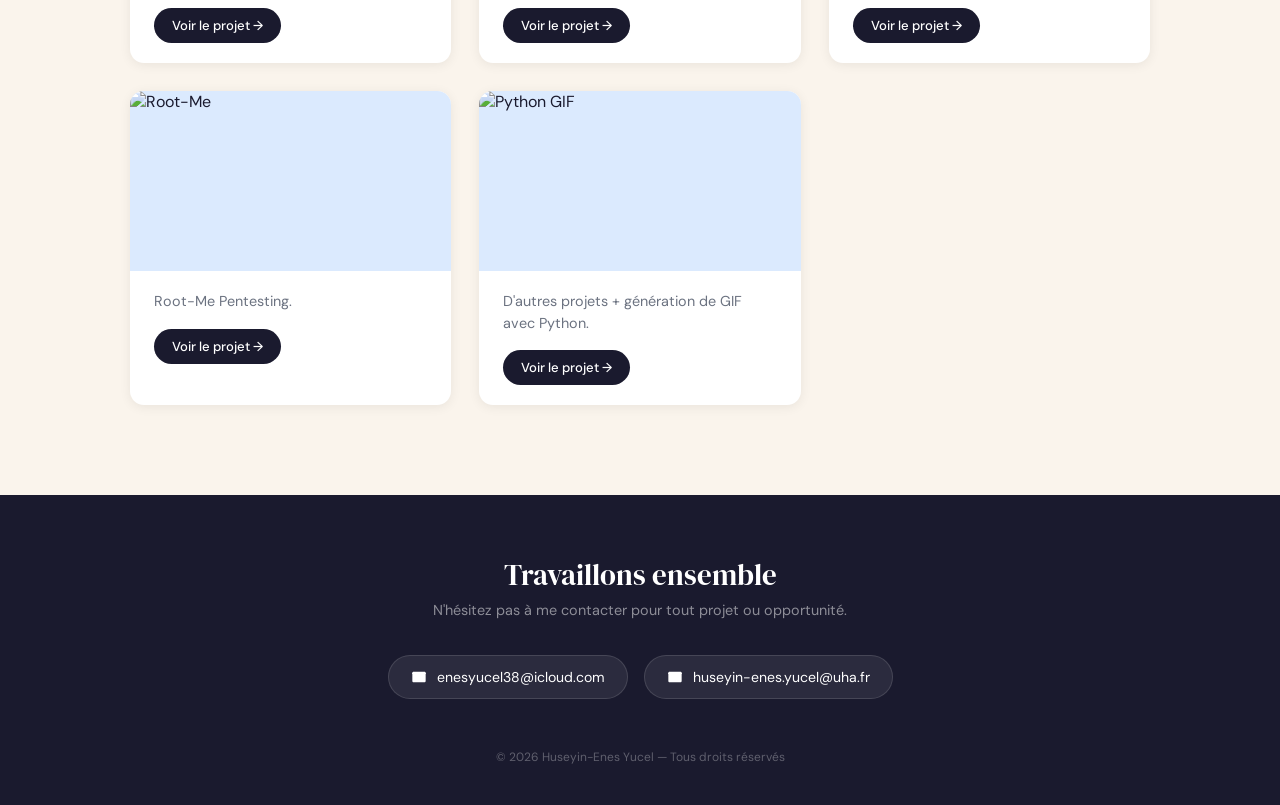
==== commit 99fa3f01: "Update index.html" ====
--- a/index.html
+++ b/index.html
@@ -186,6 +186,22 @@
                         <li>Administrer une base de données</li>
                         <li>Exploiter des données dans une application</li>
                     </ul>
+                    <h3>Surveiller un système d’information sécurisé</h3> 
+                    <ul>
+                        <li>Administrer les protections contre les logiciels malveillants </li>
+                        <li>Prendre en main des outils de test de pénétration réseau/système </li>
+                    </ul>
+                     <h3>Administrer un système d’information sécurisé</h3> 
+                    <ul>
+                        <li>Connaître et utiliser les bonnes pratiques et les recommandations de cybersécurité  </li>
+                        <li>Mettre en œuvre les outils fondamentaux de sécurisation d’une infrastructure du réseau </li>
+                        <li>| Sécuriser les services </li>
+                        <li>Choisir les outils cryptographiques adaptés au besoin fonctionnel du système d’information </li>
+                        <li>Connaître les différents types d’attaque </li>
+                        <li>Comprendre des documents techniques en anglais </li>
+                    </ul>
+                    
+                    
                 </div>
             </div>
 
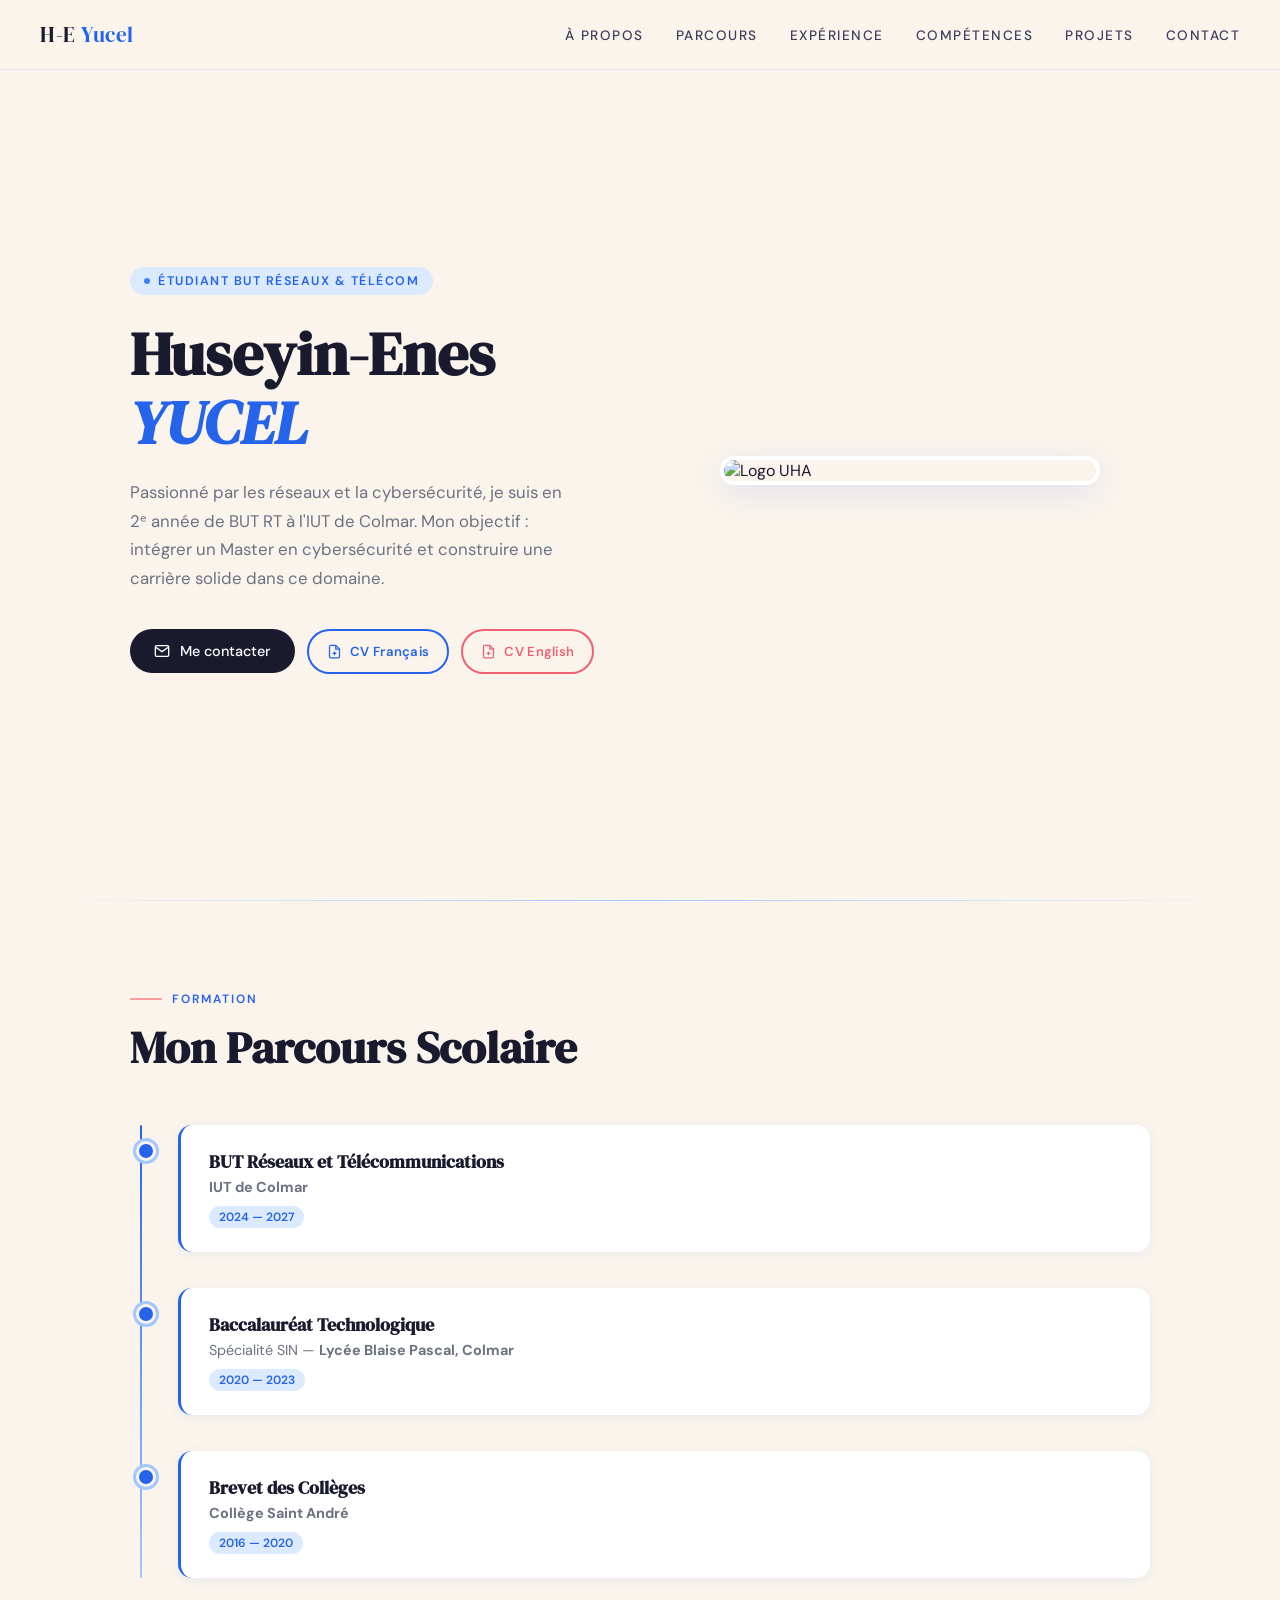
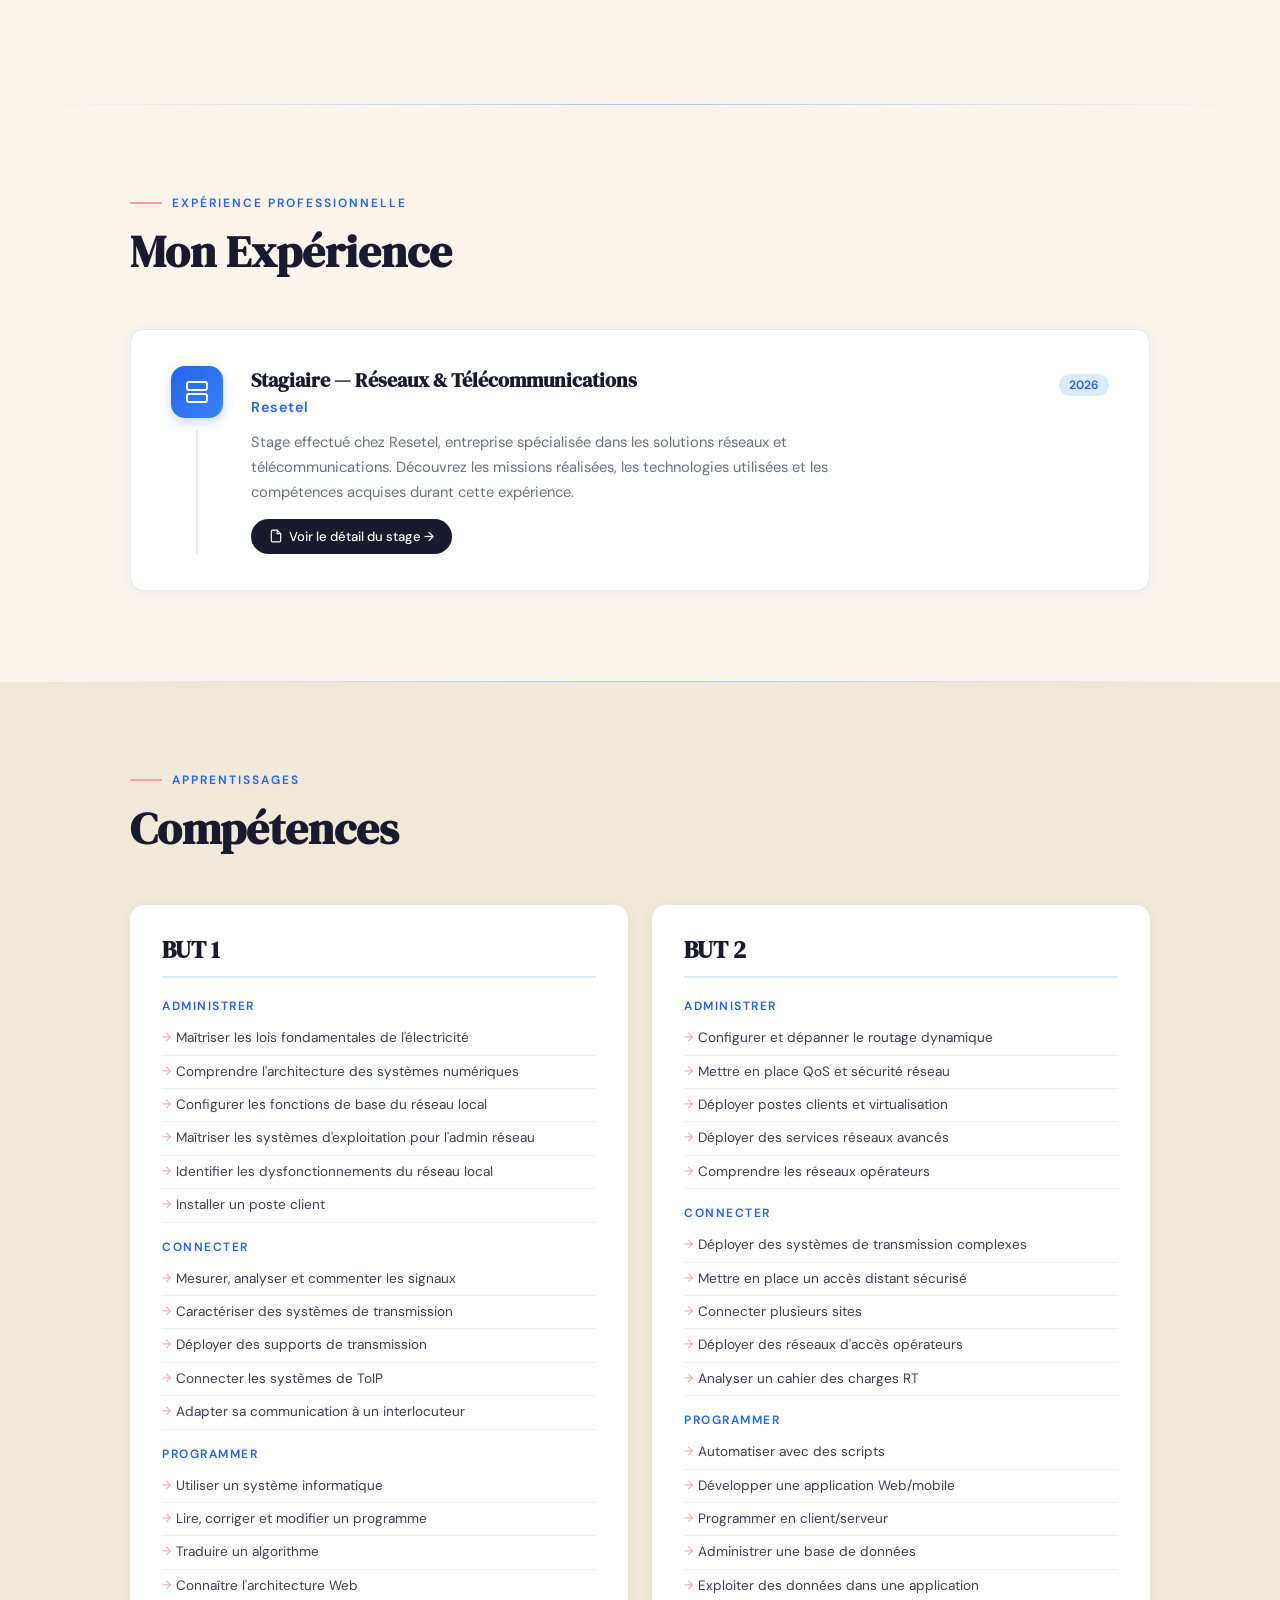
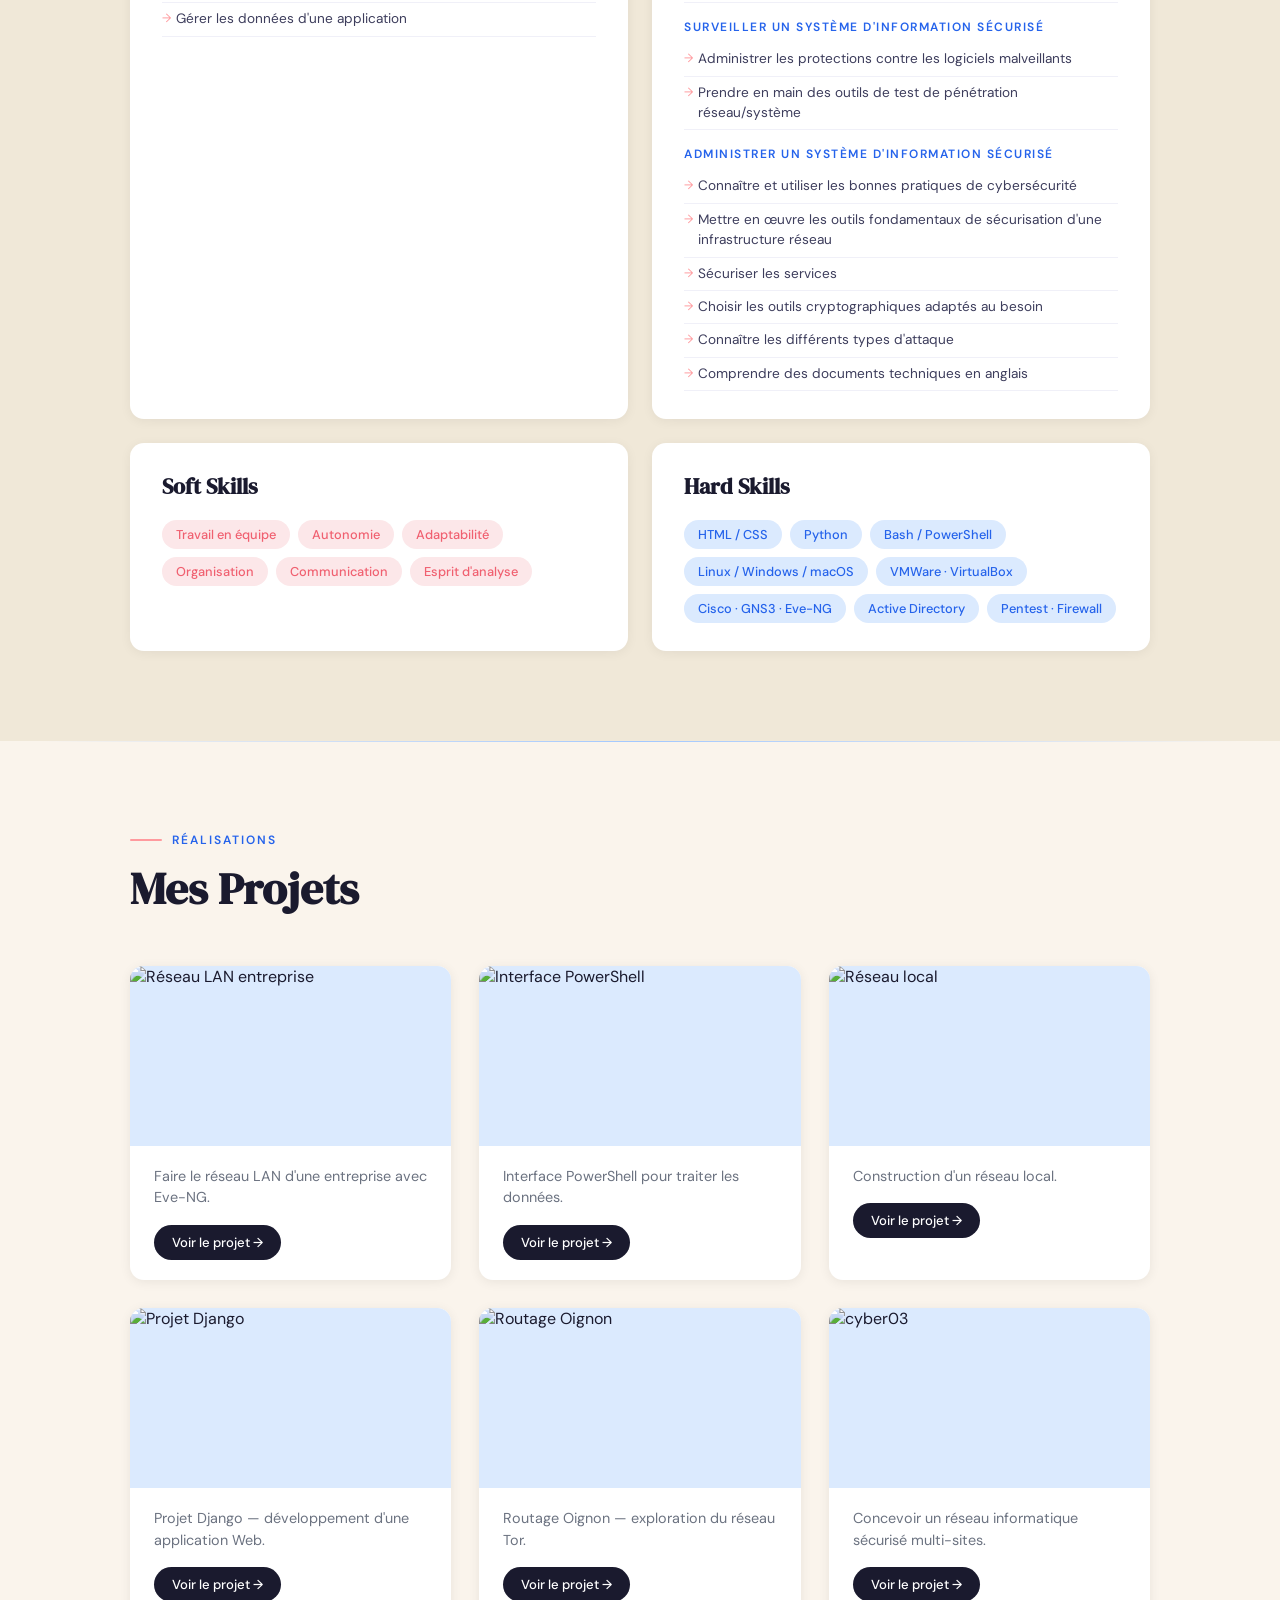
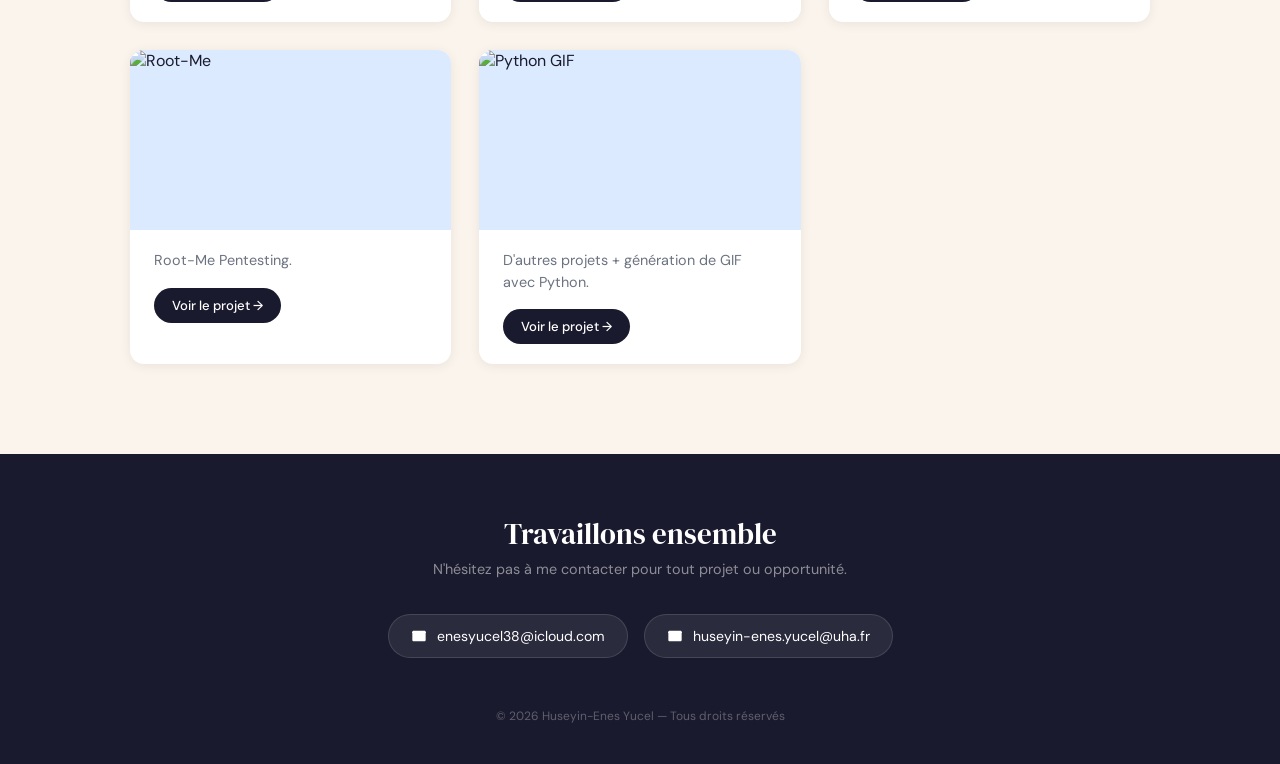
==== commit 94b52b5d: "Update index.html" ====
--- a/index.html
+++ b/index.html
@@ -32,10 +32,20 @@
             <div class="hero-tag">Étudiant BUT Réseaux & Télécom</div>
             <h1>Huseyin-Enes<br><em>YUCEL</em></h1>
             <p>Passionné par les réseaux et la cybersécurité, je suis en 2ᵉ année de BUT RT à l'IUT de Colmar. Mon objectif : intégrer un Master en cybersécurité et construire une carrière solide dans ce domaine.</p>
-            <a href="#contact" class="hero-cta">
-                <svg width="16" height="16" viewBox="0 0 24 24" fill="none" stroke="currentColor" stroke-width="2"><path d="M4 4h16c1.1 0 2 .9 2 2v12c0 1.1-.9 2-2 2H4c-1.1 0-2-.9-2-2V6c0-1.1.9-2 2-2z"/><polyline points="22,6 12,13 2,6"/></svg>
-                Me contacter
-            </a>
+            <div class="hero-actions">
+                <a href="#contact" class="hero-cta">
+                    <svg width="16" height="16" viewBox="0 0 24 24" fill="none" stroke="currentColor" stroke-width="2"><path d="M4 4h16c1.1 0 2 .9 2 2v12c0 1.1-.9 2-2 2H4c-1.1 0-2-.9-2-2V6c0-1.1.9-2 2-2z"/><polyline points="22,6 12,13 2,6"/></svg>
+                    Me contacter
+                </a>
+                <a href="cv_fr.pdf" target="_blank" class="cv-btn">
+                    <svg width="15" height="15" viewBox="0 0 24 24" fill="none" stroke="currentColor" stroke-width="2"><path d="M14 2H6a2 2 0 0 0-2 2v16a2 2 0 0 0 2 2h12a2 2 0 0 0 2-2V8z"/><polyline points="14 2 14 8 20 8"/><line x1="12" y1="18" x2="12" y2="12"/><line x1="9" y1="15" x2="15" y2="15"/></svg>
+                    CV Français
+                </a>
+                <a href="cv_en.pdf" target="_blank" class="cv-btn cv-btn--en">
+                    <svg width="15" height="15" viewBox="0 0 24 24" fill="none" stroke="currentColor" stroke-width="2"><path d="M14 2H6a2 2 0 0 0-2 2v16a2 2 0 0 0 2 2h12a2 2 0 0 0 2-2V8z"/><polyline points="14 2 14 8 20 8"/><line x1="12" y1="18" x2="12" y2="12"/><line x1="9" y1="15" x2="15" y2="15"/></svg>
+                    CV English
+                </a>
+            </div>
         </div>
         <div class="hero-image-wrap">
             <img src="UHA_cartouche.png" alt="Logo UHA" />
@@ -99,7 +109,7 @@
                             <line x1="6" y1="6" x2="6.01" y2="6"/><line x1="6" y1="18" x2="6.01" y2="18"/>
                         </svg>
                     </div>
-                <div class="exp-line"></div>
+                    <div class="exp-line"></div>
                 </div>
                 <div class="exp-right">
                     <div class="exp-header">
@@ -186,22 +196,20 @@
                         <li>Administrer une base de données</li>
                         <li>Exploiter des données dans une application</li>
                     </ul>
-                    <h3>Surveiller un système d’information sécurisé</h3> 
-                    <ul>
-                        <li>Administrer les protections contre les logiciels malveillants </li>
-                        <li>Prendre en main des outils de test de pénétration réseau/système </li>
-                    </ul>
-                     <h3>Administrer un système d’information sécurisé</h3> 
-                    <ul>
-                        <li>Connaître et utiliser les bonnes pratiques et les recommandations de cybersécurité  </li>
-                        <li>Mettre en œuvre les outils fondamentaux de sécurisation d’une infrastructure du réseau </li>
-                        <li>| Sécuriser les services </li>
-                        <li>Choisir les outils cryptographiques adaptés au besoin fonctionnel du système d’information </li>
-                        <li>Connaître les différents types d’attaque </li>
-                        <li>Comprendre des documents techniques en anglais </li>
-                    </ul>
-                    
-                    
+                    <h3>Surveiller un système d'information sécurisé</h3>
+                    <ul>
+                        <li>Administrer les protections contre les logiciels malveillants</li>
+                        <li>Prendre en main des outils de test de pénétration réseau/système</li>
+                    </ul>
+                    <h3>Administrer un système d'information sécurisé</h3>
+                    <ul>
+                        <li>Connaître et utiliser les bonnes pratiques de cybersécurité</li>
+                        <li>Mettre en œuvre les outils fondamentaux de sécurisation d'une infrastructure réseau</li>
+                        <li>Sécuriser les services</li>
+                        <li>Choisir les outils cryptographiques adaptés au besoin</li>
+                        <li>Connaître les différents types d'attaque</li>
+                        <li>Comprendre des documents techniques en anglais</li>
+                    </ul>
                 </div>
             </div>
 
--- a/style.css
+++ b/style.css
@@ -1,6 +1,5 @@
 /* ===================================================
    style.css — Portfolio Huseyin-Enes YUCEL
-   Fichier CSS global, importé par toutes les pages
    =================================================== */
 
 /* ===== RESET & VARIABLES ===== */
@@ -145,6 +144,14 @@
     margin-bottom: 36px;
 }
 
+/* ===== HERO ACTIONS (boutons) ===== */
+.hero-actions {
+    display: flex;
+    align-items: center;
+    gap: 12px;
+    flex-wrap: wrap;
+}
+
 .hero-cta {
     display: inline-flex;
     align-items: center;
@@ -154,12 +161,47 @@
     text-decoration: none;
     font-size: .9rem;
     font-weight: 500;
-    padding: 14px 28px;
+    padding: 13px 24px;
     border-radius: 999px;
     transition: background .3s, transform .3s;
 }
 
 .hero-cta:hover { background: var(--blue); transform: translateY(-2px); }
+
+/* Boutons CV */
+.cv-btn {
+    display: inline-flex;
+    align-items: center;
+    gap: 8px;
+    text-decoration: none;
+    font-size: .82rem;
+    font-weight: 600;
+    padding: 12px 18px;
+    border-radius: 999px;
+    border: 2px solid var(--blue);
+    color: var(--blue);
+    background: transparent;
+    transition: background .25s, color .25s, transform .25s;
+    letter-spacing: .3px;
+}
+
+.cv-btn:hover {
+    background: var(--blue);
+    color: var(--white);
+    transform: translateY(-2px);
+}
+
+/* Variante anglais — contour rose */
+.cv-btn--en {
+    border-color: var(--pink-dark);
+    color: var(--pink-dark);
+}
+
+.cv-btn--en:hover {
+    background: var(--pink-dark);
+    color: var(--white);
+    border-color: var(--pink-dark);
+}
 
 .hero-image-wrap {
     display: flex;
@@ -292,6 +334,94 @@
     border-radius: 999px;
     margin-top: 8px;
 }
+
+/* ===== EXPÉRIENCE ===== */
+#experience { background: var(--cream); }
+
+.exp-card {
+    display: flex;
+    gap: 28px;
+    background: var(--white);
+    border-radius: var(--radius);
+    padding: 36px 40px;
+    box-shadow: 0 2px 12px rgba(37,99,235,.08);
+    border: 1px solid var(--blue-pale);
+    transition: transform .3s, box-shadow .3s;
+}
+
+.exp-card:hover {
+    transform: translateY(-4px);
+    box-shadow: var(--shadow);
+}
+
+.exp-left {
+    display: flex;
+    flex-direction: column;
+    align-items: center;
+    flex-shrink: 0;
+}
+
+.exp-logo {
+    width: 52px;
+    height: 52px;
+    background: linear-gradient(135deg, var(--blue), var(--blue-mid));
+    color: var(--white);
+    font-family: 'DM Serif Display', serif;
+    font-size: 1.5rem;
+    border-radius: 14px;
+    display: flex;
+    align-items: center;
+    justify-content: center;
+    box-shadow: 0 4px 12px rgba(37,99,235,.25);
+    flex-shrink: 0;
+}
+
+.exp-line {
+    width: 2px;
+    flex: 1;
+    background: var(--blue-pale);
+    margin-top: 12px;
+    border-radius: 2px;
+    min-height: 20px;
+}
+
+.exp-right {
+    flex: 1;
+    display: flex;
+    flex-direction: column;
+    gap: 14px;
+}
+
+.exp-header {
+    display: flex;
+    justify-content: space-between;
+    align-items: flex-start;
+    gap: 16px;
+    flex-wrap: wrap;
+}
+
+.exp-title {
+    font-family: 'DM Serif Display', serif;
+    font-size: 1.25rem;
+    color: var(--ink);
+    margin-bottom: 4px;
+}
+
+.exp-company {
+    font-size: .9rem;
+    font-weight: 600;
+    color: var(--blue);
+    letter-spacing: .5px;
+}
+
+.exp-desc {
+    font-size: .92rem;
+    color: var(--muted);
+    line-height: 1.7;
+    max-width: 620px;
+}
+
+.exp-btn { align-self: flex-start; }
 
 /* ===== COMPÉTENCES ===== */
 #comp { background: var(--cream-dark); }
@@ -546,109 +676,13 @@
     }
     .hero-image-wrap { order: -1; }
     .hero-text p { max-width: 100%; }
+    .hero-actions { justify-content: center; }
     .section-wrap { padding: 60px 24px; }
     .comp-grid, .skills-grid { grid-template-columns: 1fr; }
     header { padding: 0 20px; }
     nav ul { gap: 18px; }
     nav a { font-size: .75rem; letter-spacing: 1px; }
-}
-
-/* ===== EXPÉRIENCE ===== */
-#experience { background: var(--cream); }
-
-.exp-card {
-    display: flex;
-    gap: 28px;
-    background: var(--white);
-    border-radius: var(--radius);
-    padding: 36px 40px;
-    box-shadow: 0 2px 12px rgba(37,99,235,.08);
-    border: 1px solid var(--blue-pale);
-    transition: transform .3s, box-shadow .3s;
-}
-
-.exp-card:hover {
-    transform: translateY(-4px);
-    box-shadow: var(--shadow);
-}
-
-.exp-left {
-    display: flex;
-    flex-direction: column;
-    align-items: center;
-    flex-shrink: 0;
-}
-
-.exp-logo {
-    width: 52px;
-    height: 52px;
-    background: linear-gradient(135deg, var(--blue), var(--blue-mid));
-    color: var(--white);
-    font-family: 'DM Serif Display', serif;
-    font-size: 1.5rem;
-    border-radius: 14px;
-    display: flex;
-    align-items: center;
-    justify-content: center;
-    box-shadow: 0 4px 12px rgba(37,99,235,.25);
-    flex-shrink: 0;
-}
-
-.exp-line {
-    width: 2px;
-    flex: 1;
-    background: var(--blue-pale);
-    margin-top: 12px;
-    border-radius: 2px;
-    min-height: 20px;
-}
-
-.exp-right {
-    flex: 1;
-    display: flex;
-    flex-direction: column;
-    gap: 14px;
-}
-
-.exp-header {
-    display: flex;
-    justify-content: space-between;
-    align-items: flex-start;
-    gap: 16px;
-    flex-wrap: wrap;
-}
-
-.exp-title {
-    font-family: 'DM Serif Display', serif;
-    font-size: 1.25rem;
-    color: var(--ink);
-    margin-bottom: 4px;
-}
-
-.exp-company {
-    font-size: .9rem;
-    font-weight: 600;
-    color: var(--blue);
-    letter-spacing: .5px;
-}
-
-.exp-desc {
-    font-size: .92rem;
-    color: var(--muted);
-    line-height: 1.7;
-    max-width: 620px;
-}
-
-.exp-btn {
-    align-self: flex-start;
-}
-
-@media (max-width: 768px) {
-    .exp-card {
-        flex-direction: column;
-        padding: 24px;
-        gap: 20px;
-    }
+    .exp-card { flex-direction: column; padding: 24px; gap: 20px; }
     .exp-left { flex-direction: row; }
     .exp-line { display: none; }
     .exp-header { flex-direction: column; gap: 8px; }
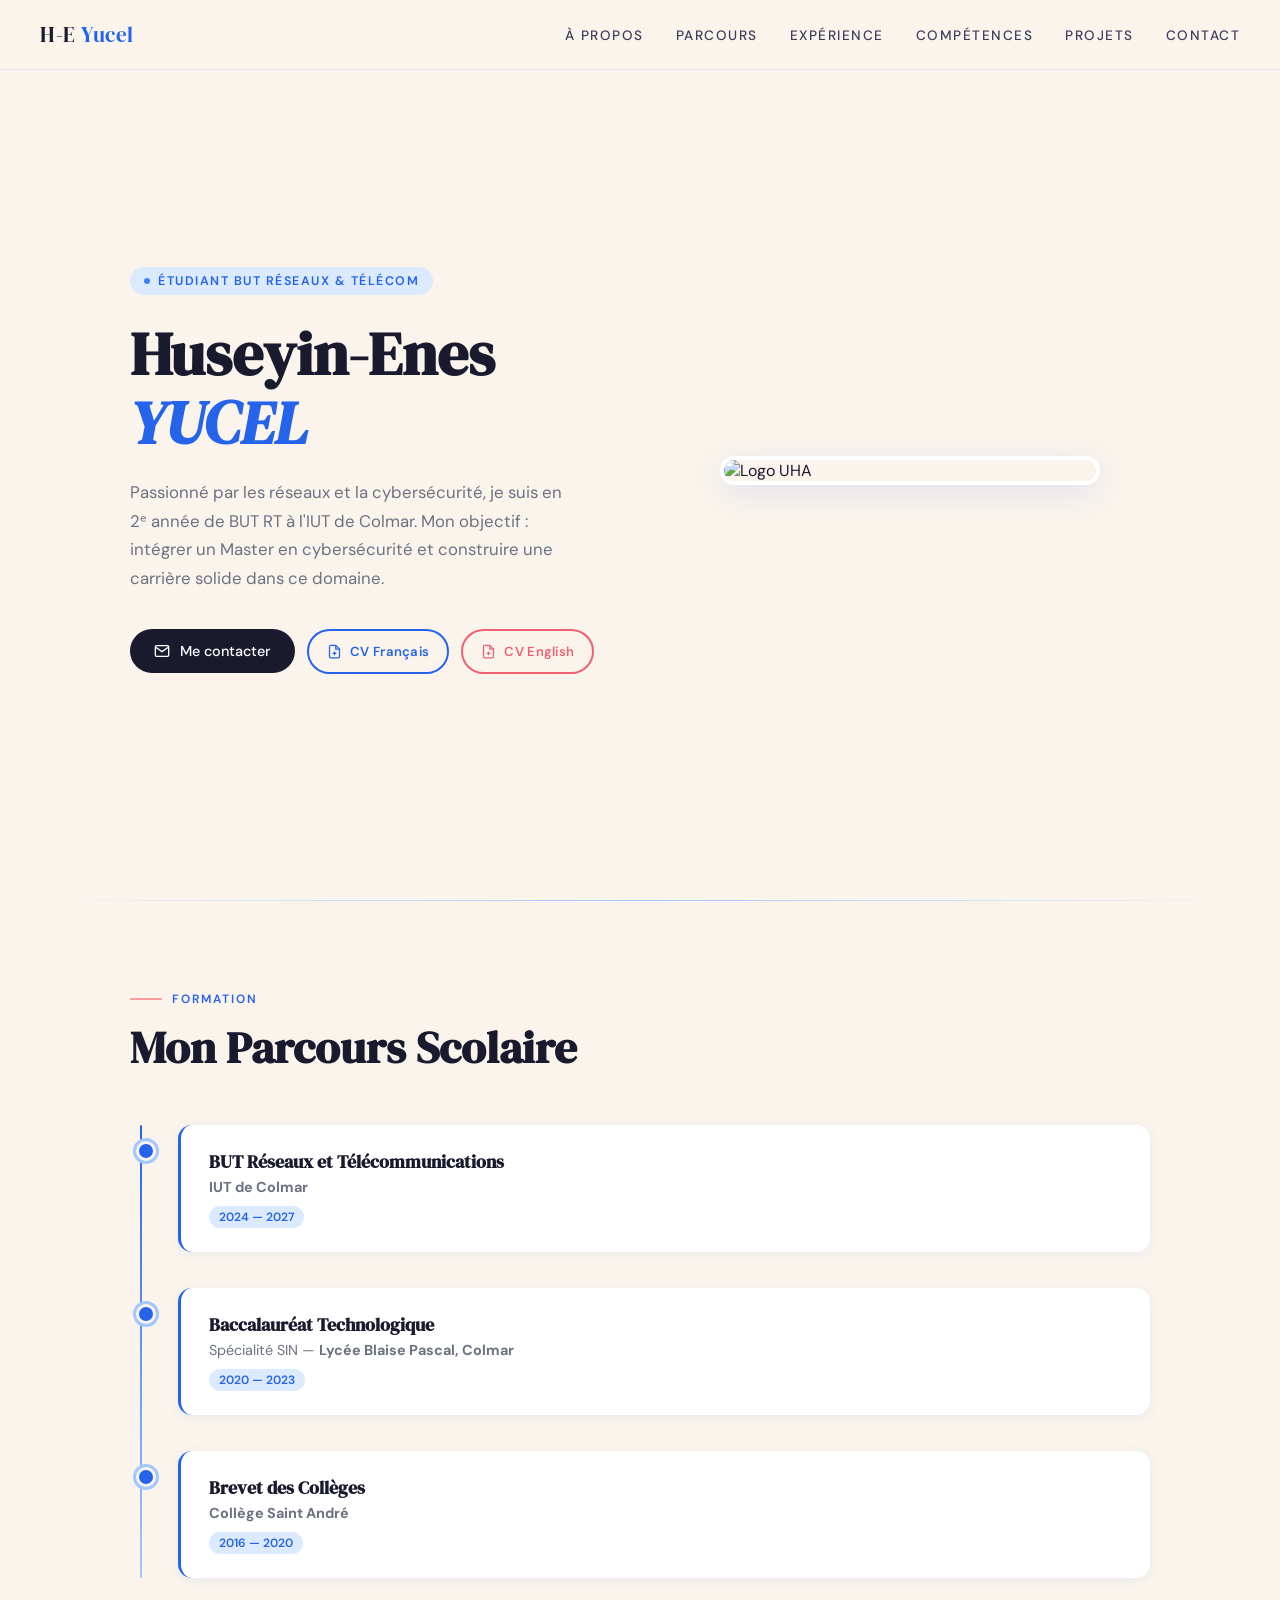
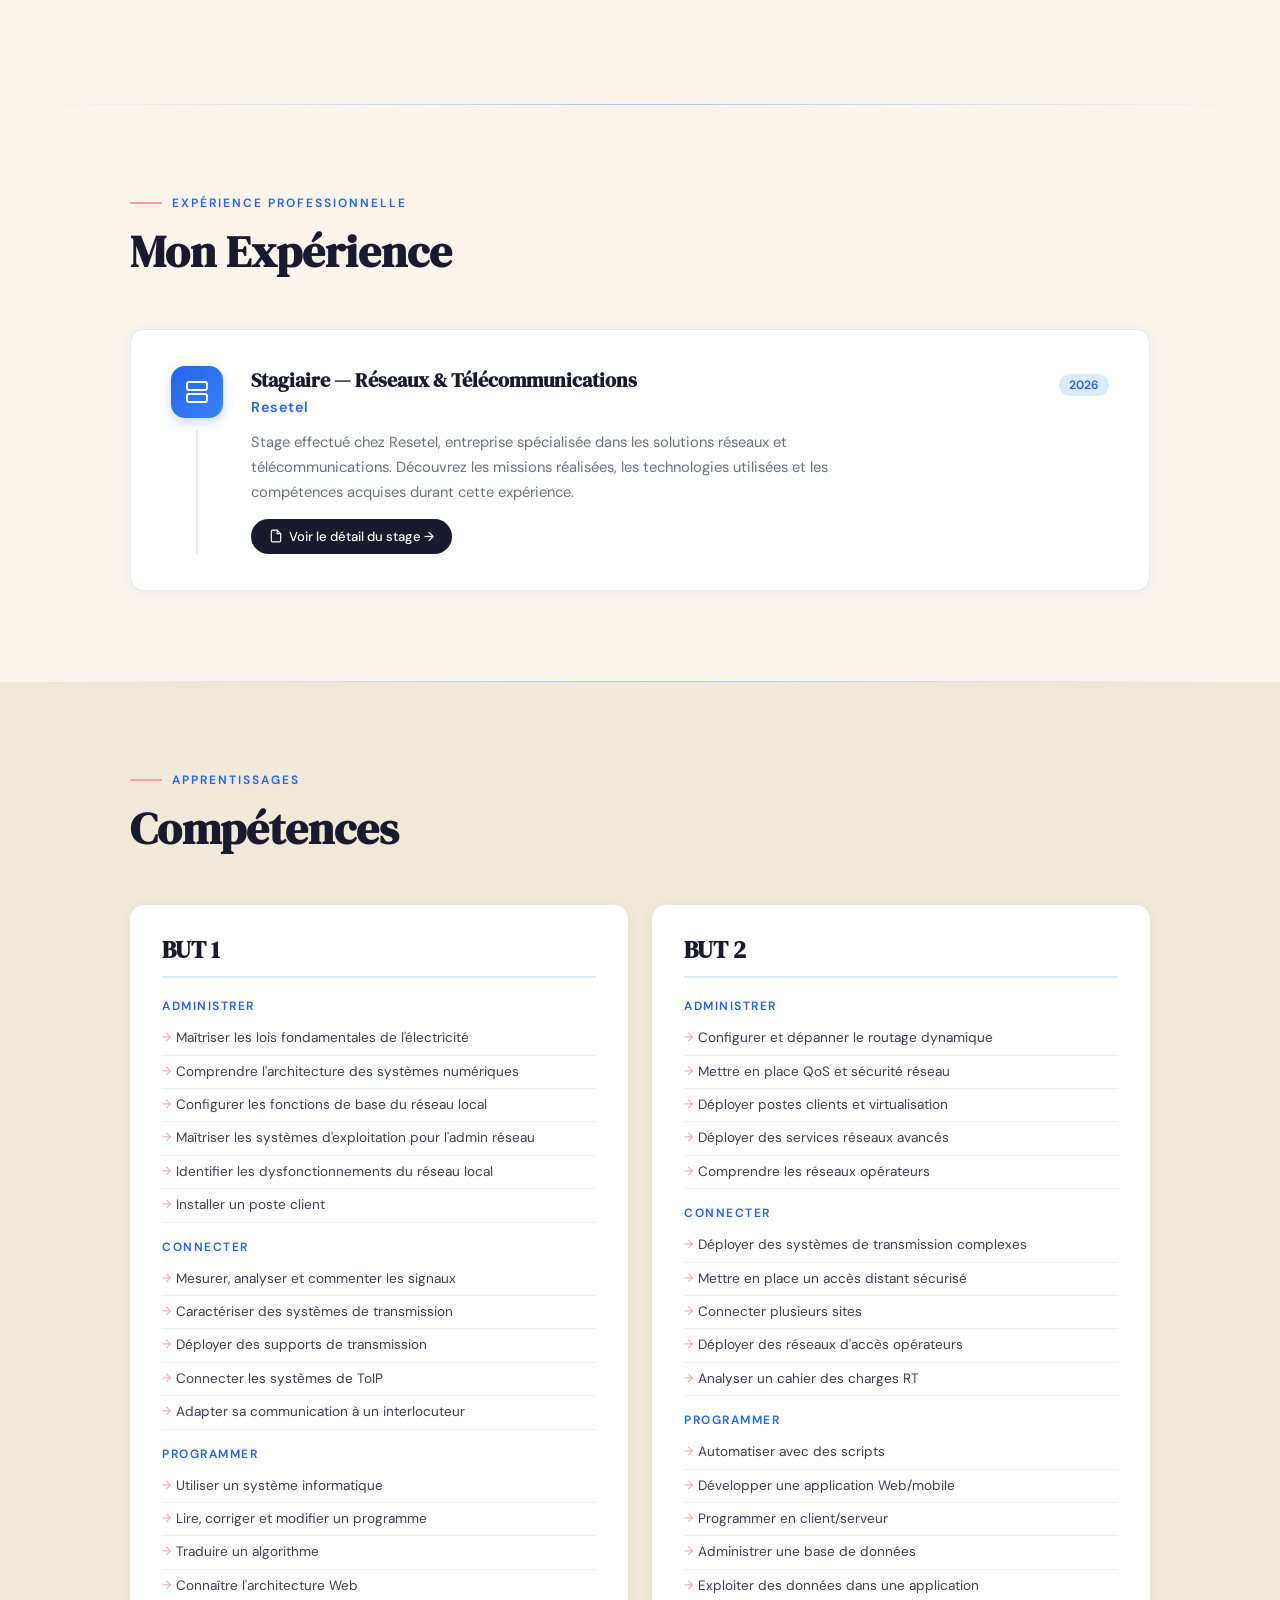
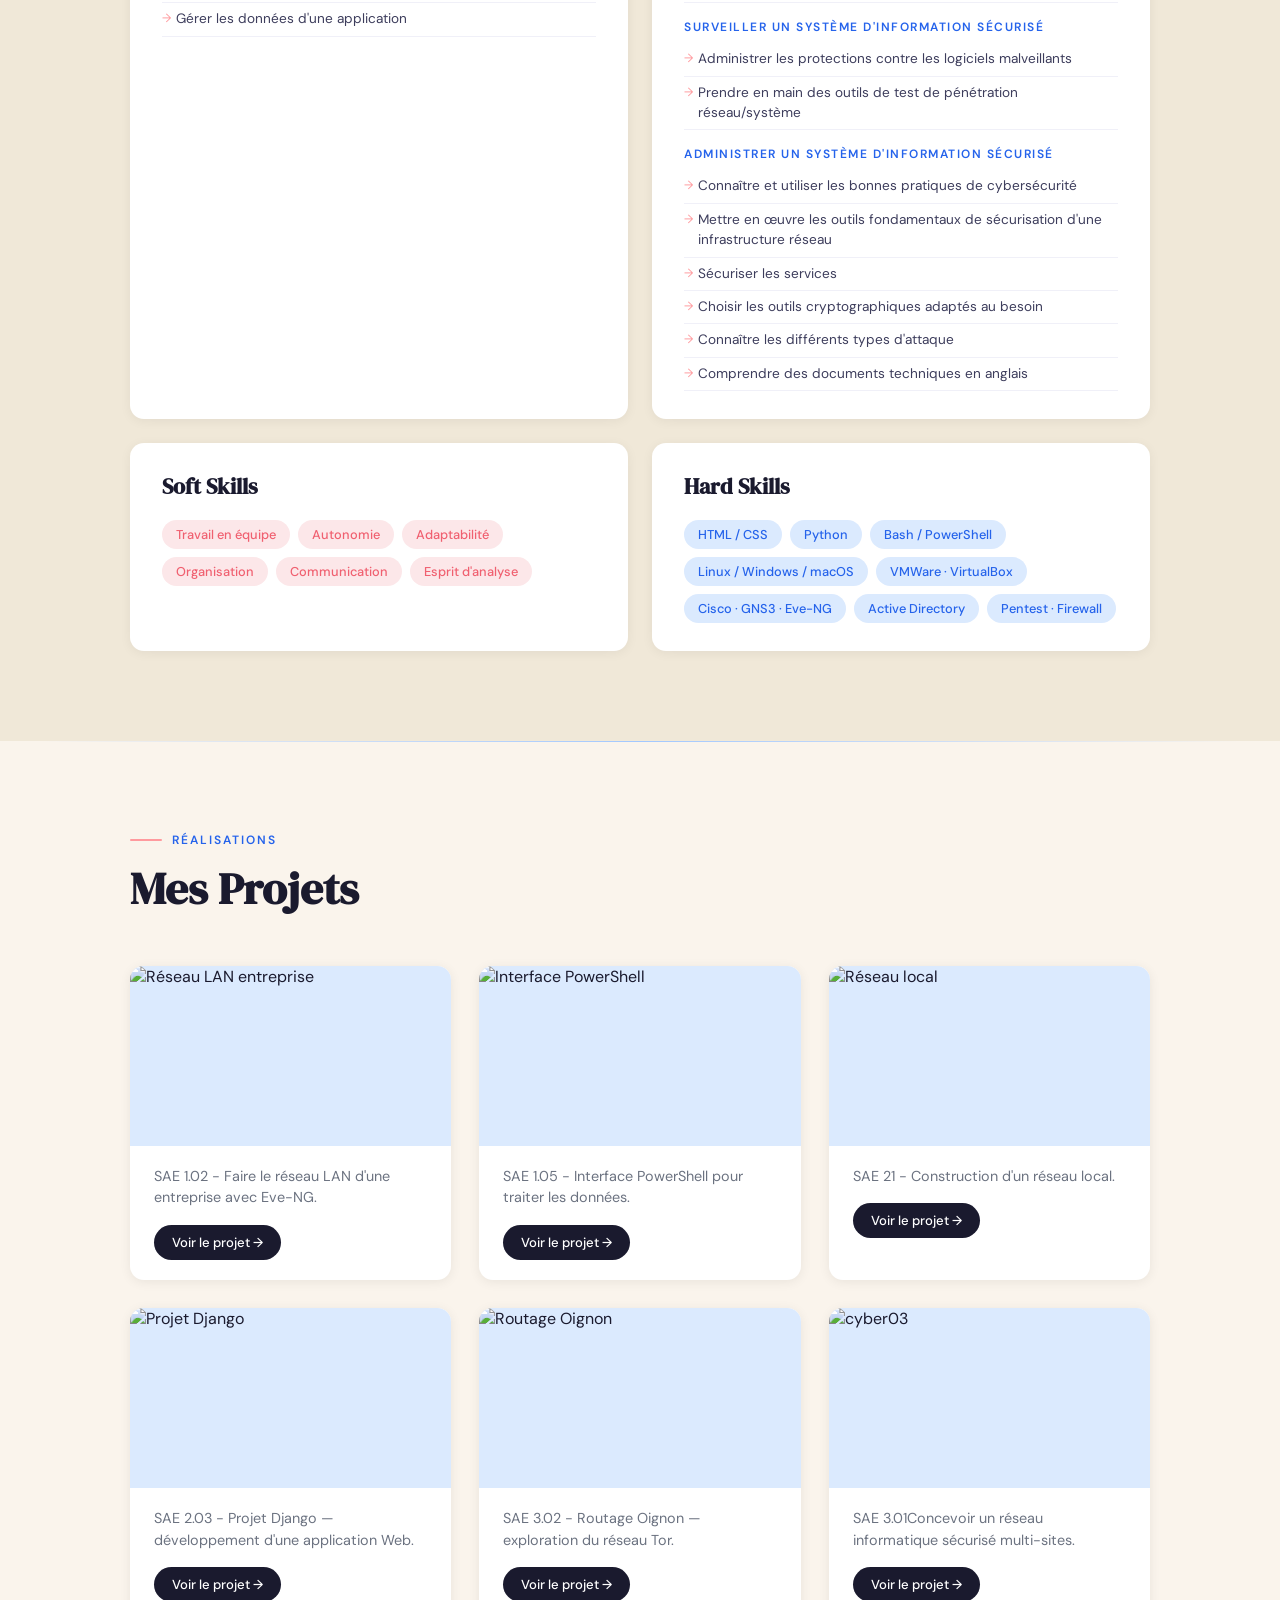
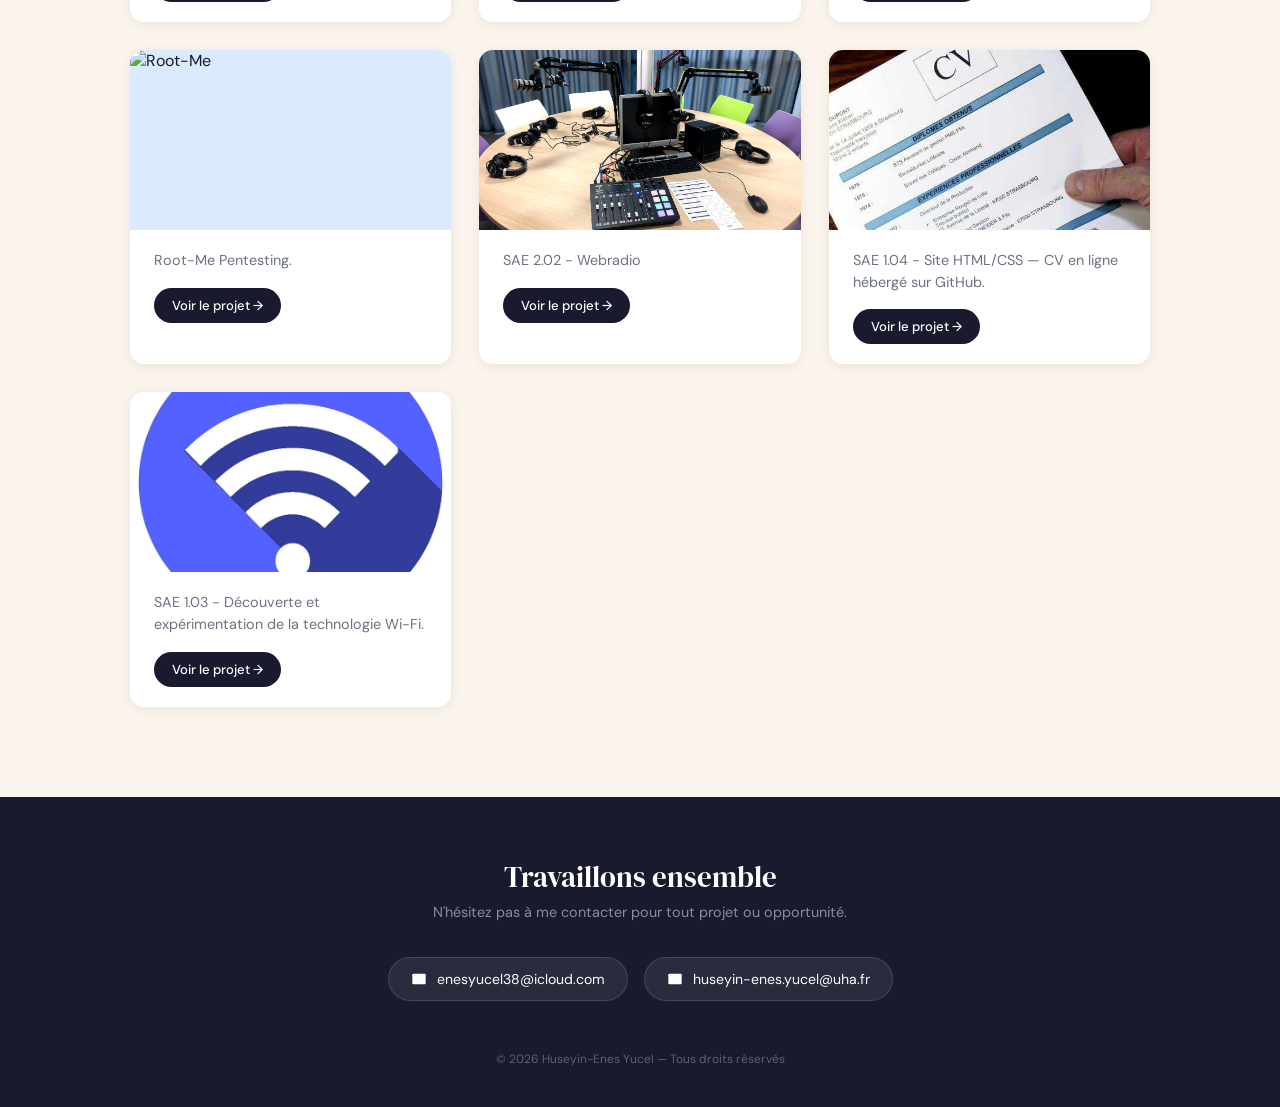
==== commit 4bd36651: "update" ====
--- a/index.html
+++ b/index.html
@@ -37,11 +37,11 @@
                     <svg width="16" height="16" viewBox="0 0 24 24" fill="none" stroke="currentColor" stroke-width="2"><path d="M4 4h16c1.1 0 2 .9 2 2v12c0 1.1-.9 2-2 2H4c-1.1 0-2-.9-2-2V6c0-1.1.9-2 2-2z"/><polyline points="22,6 12,13 2,6"/></svg>
                     Me contacter
                 </a>
-                <a href="cv_fr.pdf" target="_blank" class="cv-btn">
+                <a href="HUSEYIN-ENES.pdf" target="_blank" class="cv-btn">
                     <svg width="15" height="15" viewBox="0 0 24 24" fill="none" stroke="currentColor" stroke-width="2"><path d="M14 2H6a2 2 0 0 0-2 2v16a2 2 0 0 0 2 2h12a2 2 0 0 0 2-2V8z"/><polyline points="14 2 14 8 20 8"/><line x1="12" y1="18" x2="12" y2="12"/><line x1="9" y1="15" x2="15" y2="15"/></svg>
                     CV Français
                 </a>
-                <a href="cv_en.pdf" target="_blank" class="cv-btn cv-btn--en">
+                <a href="CV-Anglais.pdf" target="_blank" class="cv-btn cv-btn--en">
                     <svg width="15" height="15" viewBox="0 0 24 24" fill="none" stroke="currentColor" stroke-width="2"><path d="M14 2H6a2 2 0 0 0-2 2v16a2 2 0 0 0 2 2h12a2 2 0 0 0 2-2V8z"/><polyline points="14 2 14 8 20 8"/><line x1="12" y1="18" x2="12" y2="12"/><line x1="9" y1="15" x2="15" y2="15"/></svg>
                     CV English
                 </a>
@@ -259,7 +259,7 @@
                         <img src="IMG_0876(1).jpeg" alt="Réseau LAN entreprise">
                     </div>
                     <div class="project-body">
-                        <p>Faire le réseau LAN d'une entreprise avec Eve-NG.</p>
+                        <p>SAE 1.02 - Faire le réseau LAN d'une entreprise avec Eve-NG.</p>
                         <a href="sae1.html" class="btn">Voir le projet →</a>
                     </div>
                 </div>
@@ -269,7 +269,7 @@
                         <img src="sae2.png" alt="Interface PowerShell">
                     </div>
                     <div class="project-body">
-                        <p>Interface PowerShell pour traiter les données.</p>
+                        <p>SAE 1.05 - Interface PowerShell pour traiter les données.</p>
                         <a href="sae2.html" class="btn">Voir le projet →</a>
                     </div>
                 </div>
@@ -279,7 +279,7 @@
                         <img src="sae3.png" alt="Réseau local">
                     </div>
                     <div class="project-body">
-                        <p>Construction d'un réseau local.</p>
+                        <p>SAE 21 - Construction d'un réseau local.</p>
                         <a href="sae3.html" class="btn">Voir le projet →</a>
                     </div>
                 </div>
@@ -289,7 +289,7 @@
                         <img src="django.png" alt="Projet Django">
                     </div>
                     <div class="project-body">
-                        <p>Projet Django — développement d'une application Web.</p>
+                        <p>SAE 2.03 - Projet Django — développement d'une application Web.</p>
                         <a href="sae4.html" class="btn">Voir le projet →</a>
                     </div>
                 </div>
@@ -299,7 +299,7 @@
                         <img src="tor.svg" alt="Routage Oignon">
                     </div>
                     <div class="project-body">
-                        <p>Routage Oignon — exploration du réseau Tor.</p>
+                        <p>SAE 3.02 - Routage Oignon — exploration du réseau Tor.</p>
                         <a href="saeoignon.html" class="btn">Voir le projet →</a>
                     </div>
                 </div>
@@ -309,7 +309,7 @@
                         <img src="saecyber03.png" alt="cyber03">
                     </div>
                     <div class="project-body">
-                        <p>Concevoir un réseau informatique sécurisé multi-sites.</p>
+                        <p>SAE 3.01Concevoir un réseau informatique sécurisé multi-sites.</p>
                         <a href="saecyber03.html" class="btn">Voir le projet →</a>
                     </div>
                 </div>
@@ -326,11 +326,31 @@
 
                 <div class="project-card">
                     <div class="project-img-wrap">
-                        <img src="gif.png" alt="Python GIF">
-                    </div>
-                    <div class="project-body">
-                        <p>D'autres projets + génération de GIF avec Python.</p>
-                        <a href="gif.html" class="btn">Voir le projet →</a>
+                        <img src="webradio.jpg" alt="webradio">
+                    </div>
+                    <div class="project-body">
+                        <p>SAE 2.02 - Webradio</p>
+                        <a href="sae202.html" class="btn">Voir le projet →</a>
+                    </div>
+                </div>
+
+                <div class="project-card">
+                    <div class="project-img-wrap">
+                        <img src="cv.jpg" alt="CV">
+                    </div>
+                    <div class="project-body">
+                        <p>SAE 1.04 - Site HTML/CSS — CV en ligne hébergé sur GitHub.</p>
+                        <a href="sae104.html" class="btn">Voir le projet →</a>
+                    </div>
+                </div>
+
+                <div class="project-card">
+                    <div class="project-img-wrap">
+                        <img src="wifi.png" alt="wifi">
+                    </div>
+                    <div class="project-body">
+                        <p>SAE 1.03 - Découverte et expérimentation de la technologie Wi-Fi.</p>
+                        <a href="sae103.html" class="btn">Voir le projet →</a>
                     </div>
                 </div>
 
@@ -374,4 +394,4 @@
     </script>
 
 </body>
-</html>
+</html>
--- a/style.css
+++ b/style.css
@@ -687,3 +687,30 @@
     .exp-line { display: none; }
     .exp-header { flex-direction: column; gap: 8px; }
 }
+
+/* ===== PROJECT TAG ===== */
+.project-tag {
+    display: inline-block;
+    font-size: .7rem;
+    font-weight: 700;
+    text-transform: uppercase;
+    letter-spacing: 1.2px;
+    color: var(--blue);
+    background: var(--blue-pale);
+    padding: 3px 10px;
+    border-radius: 999px;
+    margin-bottom: 8px;
+}
+
+/* ===== PROJECT CARD — version icône (sans image) ===== */
+.project-img-wrap--icon {
+    display: flex;
+    align-items: center;
+    justify-content: center;
+    background: linear-gradient(135deg, var(--blue-pale), #e0edff);
+}
+
+.project-icon {
+    color: var(--blue);
+    opacity: .6;
+}
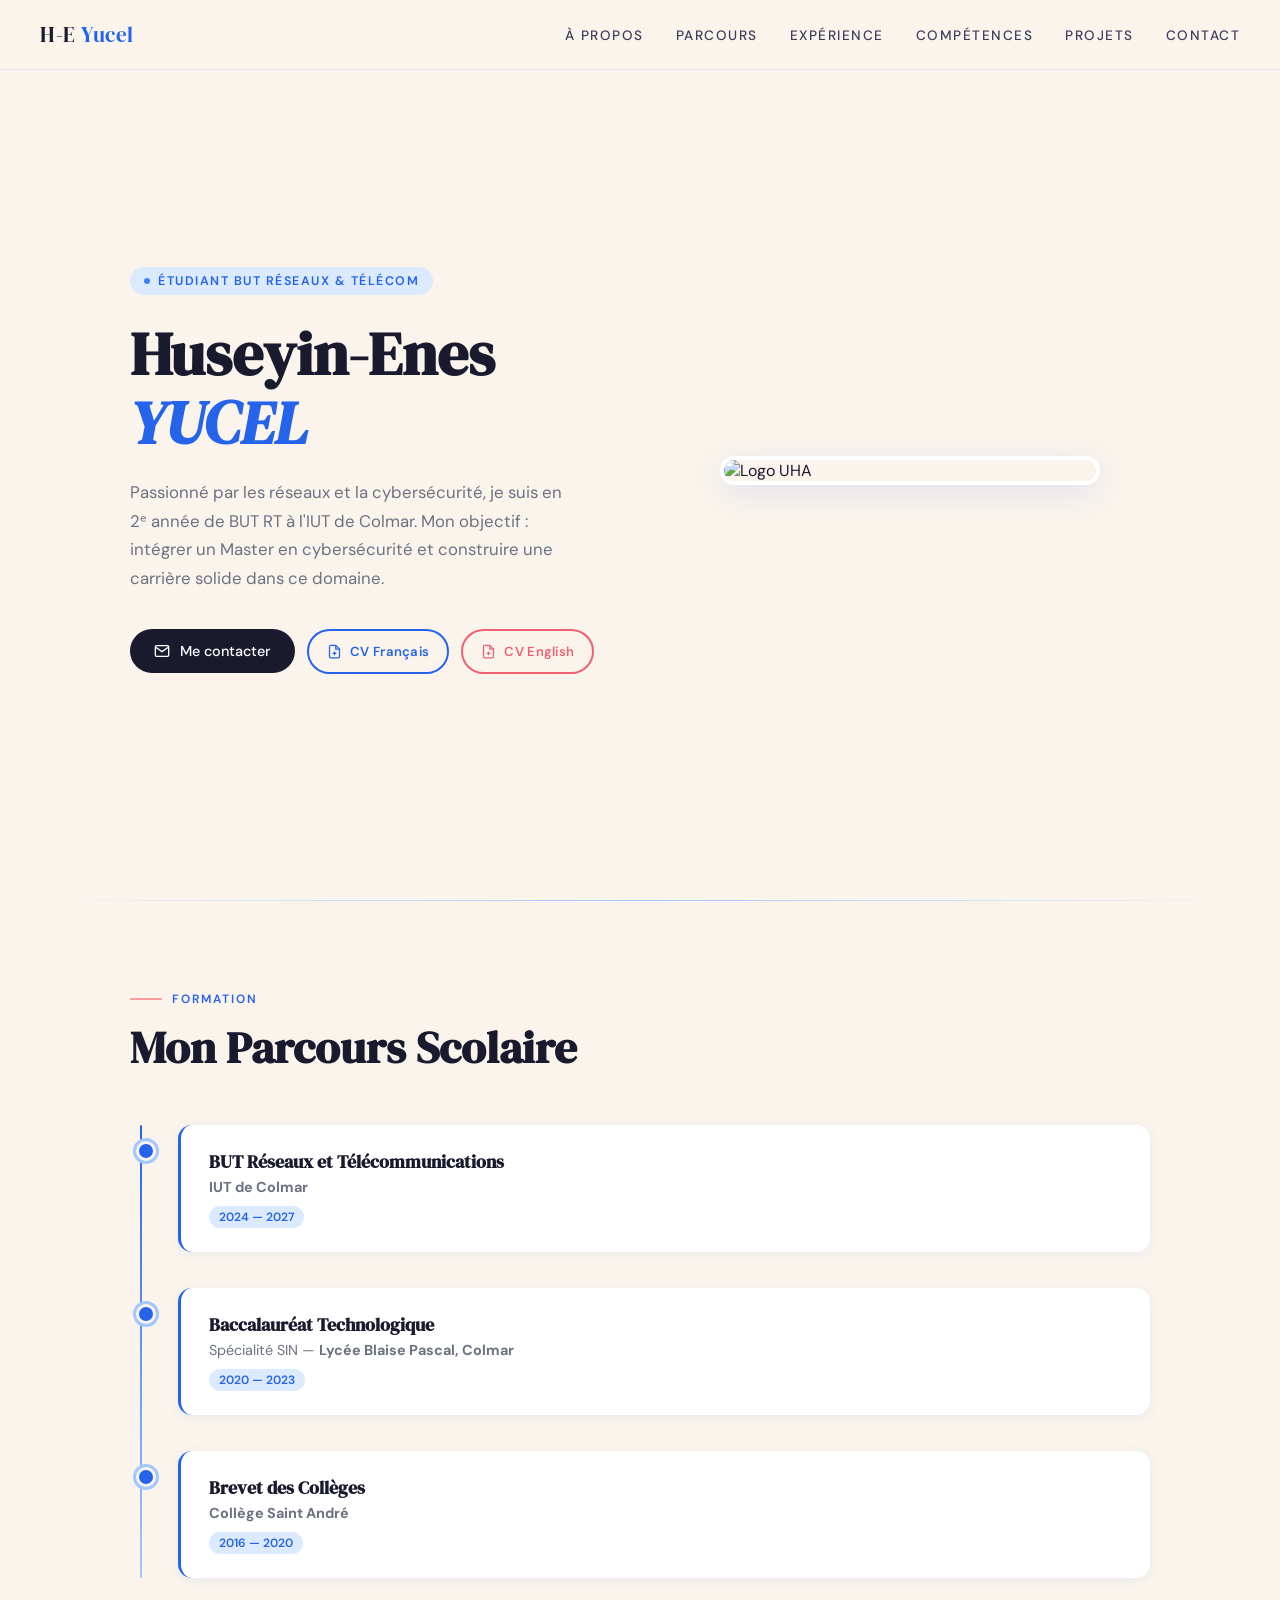
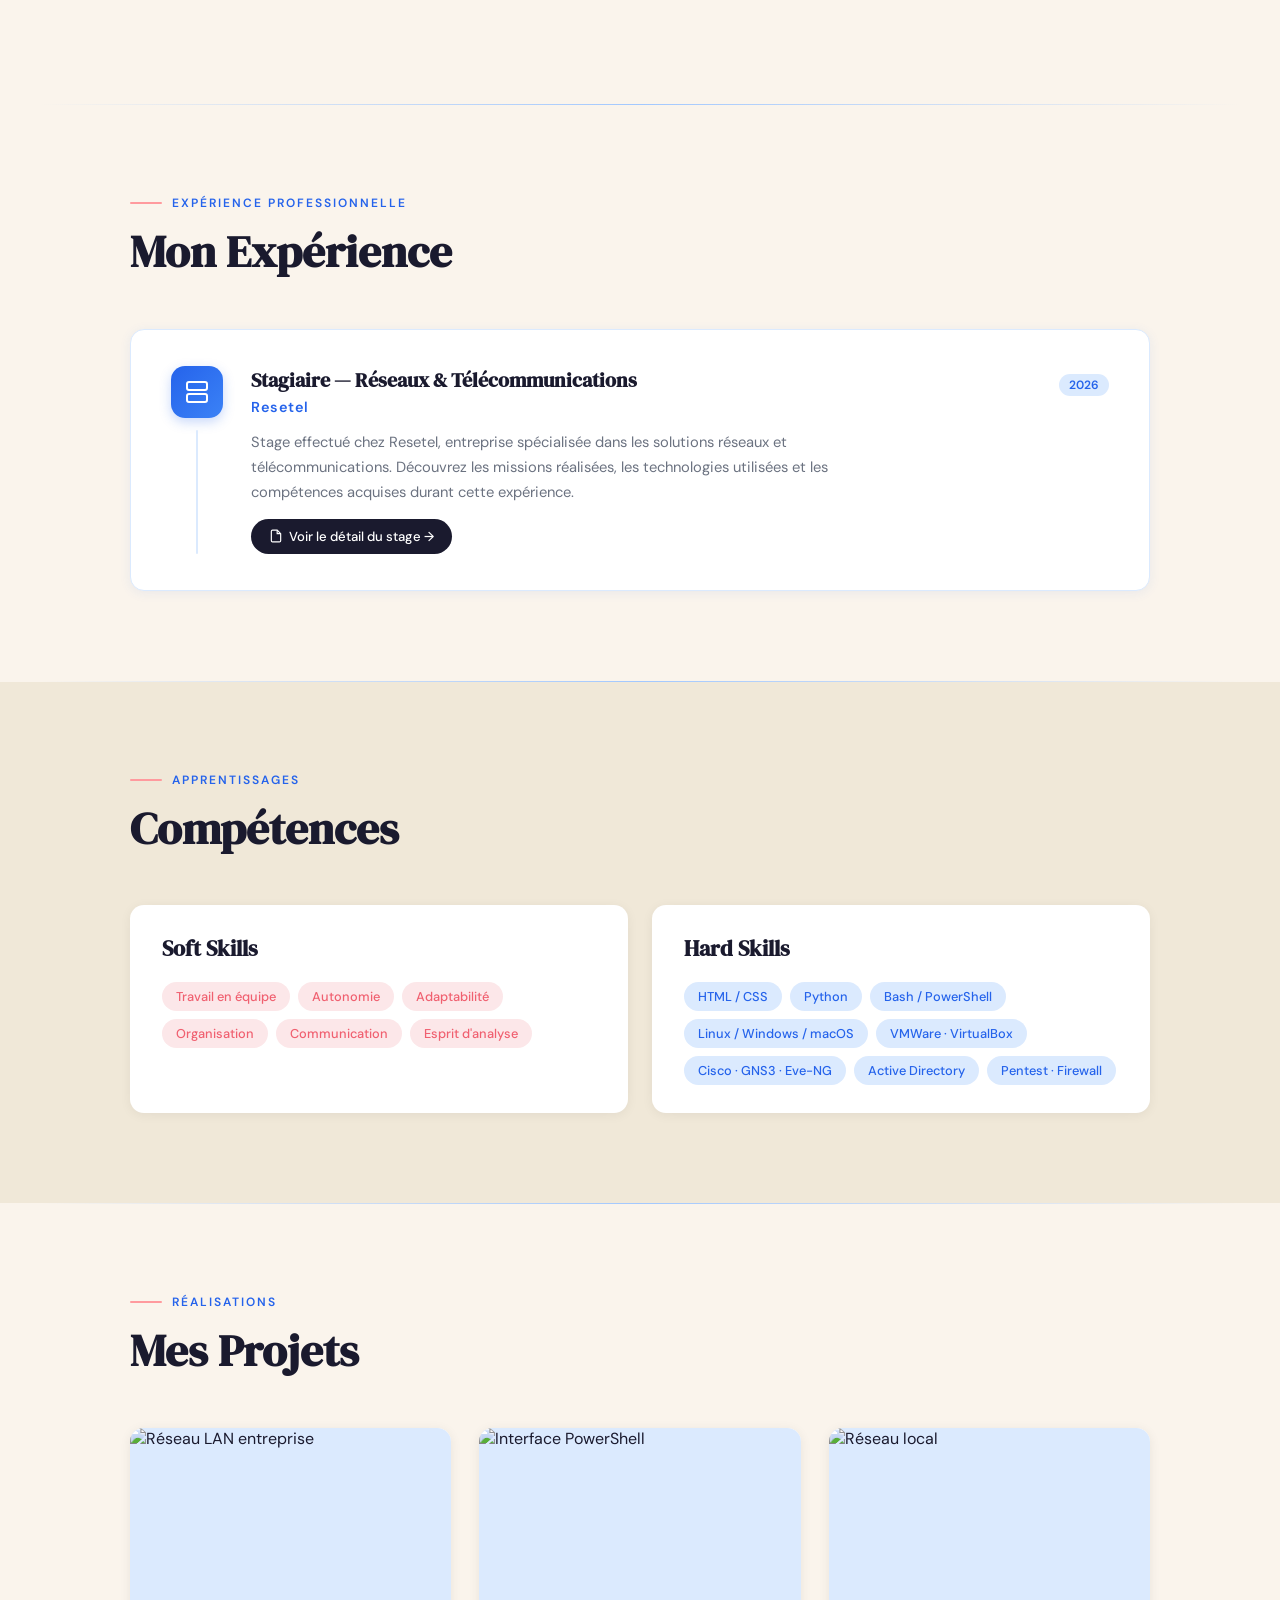
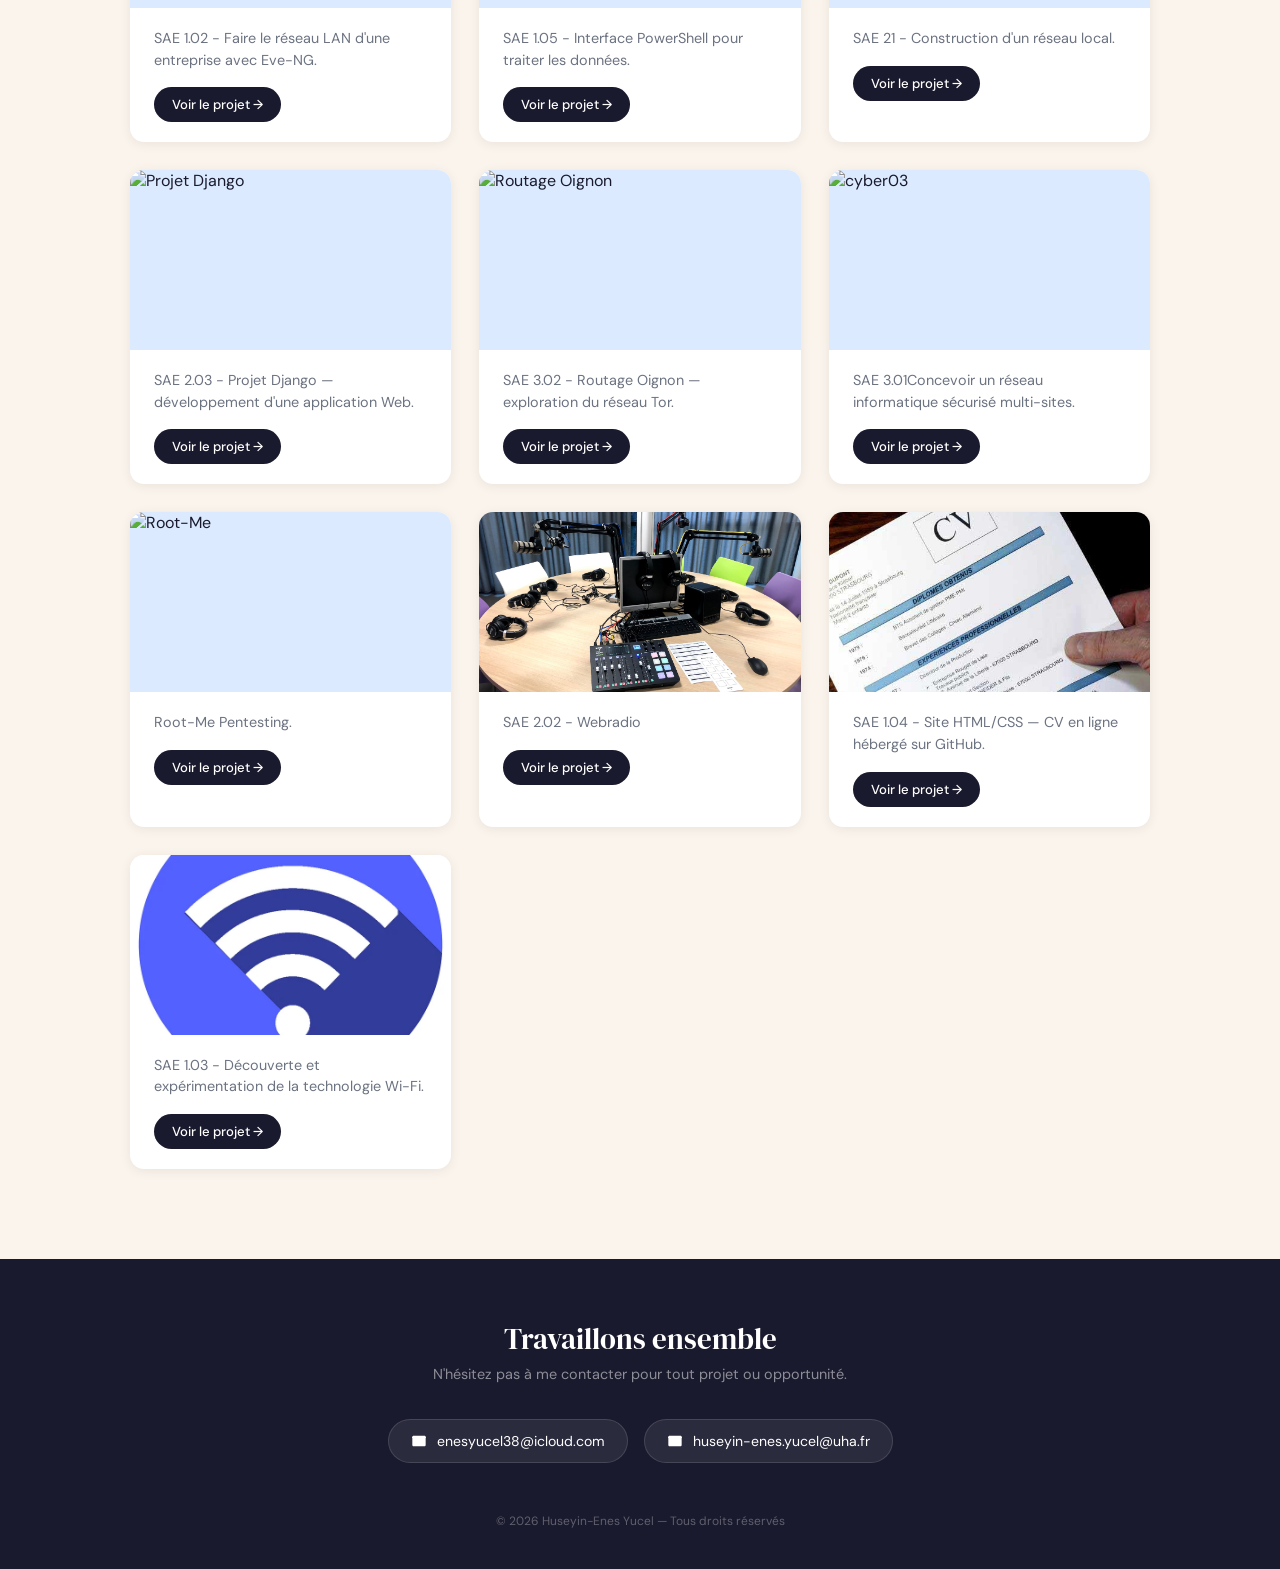
==== commit a14902be: "modif" ====
--- a/index.html
+++ b/index.html
@@ -138,80 +138,6 @@
             <div class="section-label">Apprentissages</div>
             <h2 class="section-title">Compétences</h2>
 
-            <div class="comp-grid reveal">
-                <!-- BUT 1 -->
-                <div class="comp-card">
-                    <h2>BUT 1</h2>
-                    <h3>Administrer</h3>
-                    <ul>
-                        <li>Maîtriser les lois fondamentales de l'électricité</li>
-                        <li>Comprendre l'architecture des systèmes numériques</li>
-                        <li>Configurer les fonctions de base du réseau local</li>
-                        <li>Maîtriser les systèmes d'exploitation pour l'admin réseau</li>
-                        <li>Identifier les dysfonctionnements du réseau local</li>
-                        <li>Installer un poste client</li>
-                    </ul>
-                    <h3>Connecter</h3>
-                    <ul>
-                        <li>Mesurer, analyser et commenter les signaux</li>
-                        <li>Caractériser des systèmes de transmission</li>
-                        <li>Déployer des supports de transmission</li>
-                        <li>Connecter les systèmes de ToIP</li>
-                        <li>Adapter sa communication à un interlocuteur</li>
-                    </ul>
-                    <h3>Programmer</h3>
-                    <ul>
-                        <li>Utiliser un système informatique</li>
-                        <li>Lire, corriger et modifier un programme</li>
-                        <li>Traduire un algorithme</li>
-                        <li>Connaître l'architecture Web</li>
-                        <li>Gérer les données d'une application</li>
-                    </ul>
-                </div>
-
-                <!-- BUT 2 -->
-                <div class="comp-card">
-                    <h2>BUT 2</h2>
-                    <h3>Administrer</h3>
-                    <ul>
-                        <li>Configurer et dépanner le routage dynamique</li>
-                        <li>Mettre en place QoS et sécurité réseau</li>
-                        <li>Déployer postes clients et virtualisation</li>
-                        <li>Déployer des services réseaux avancés</li>
-                        <li>Comprendre les réseaux opérateurs</li>
-                    </ul>
-                    <h3>Connecter</h3>
-                    <ul>
-                        <li>Déployer des systèmes de transmission complexes</li>
-                        <li>Mettre en place un accès distant sécurisé</li>
-                        <li>Connecter plusieurs sites</li>
-                        <li>Déployer des réseaux d'accès opérateurs</li>
-                        <li>Analyser un cahier des charges RT</li>
-                    </ul>
-                    <h3>Programmer</h3>
-                    <ul>
-                        <li>Automatiser avec des scripts</li>
-                        <li>Développer une application Web/mobile</li>
-                        <li>Programmer en client/serveur</li>
-                        <li>Administrer une base de données</li>
-                        <li>Exploiter des données dans une application</li>
-                    </ul>
-                    <h3>Surveiller un système d'information sécurisé</h3>
-                    <ul>
-                        <li>Administrer les protections contre les logiciels malveillants</li>
-                        <li>Prendre en main des outils de test de pénétration réseau/système</li>
-                    </ul>
-                    <h3>Administrer un système d'information sécurisé</h3>
-                    <ul>
-                        <li>Connaître et utiliser les bonnes pratiques de cybersécurité</li>
-                        <li>Mettre en œuvre les outils fondamentaux de sécurisation d'une infrastructure réseau</li>
-                        <li>Sécuriser les services</li>
-                        <li>Choisir les outils cryptographiques adaptés au besoin</li>
-                        <li>Connaître les différents types d'attaque</li>
-                        <li>Comprendre des documents techniques en anglais</li>
-                    </ul>
-                </div>
-            </div>
 
             <!-- Soft / Hard Skills -->
             <div class="skills-grid reveal">
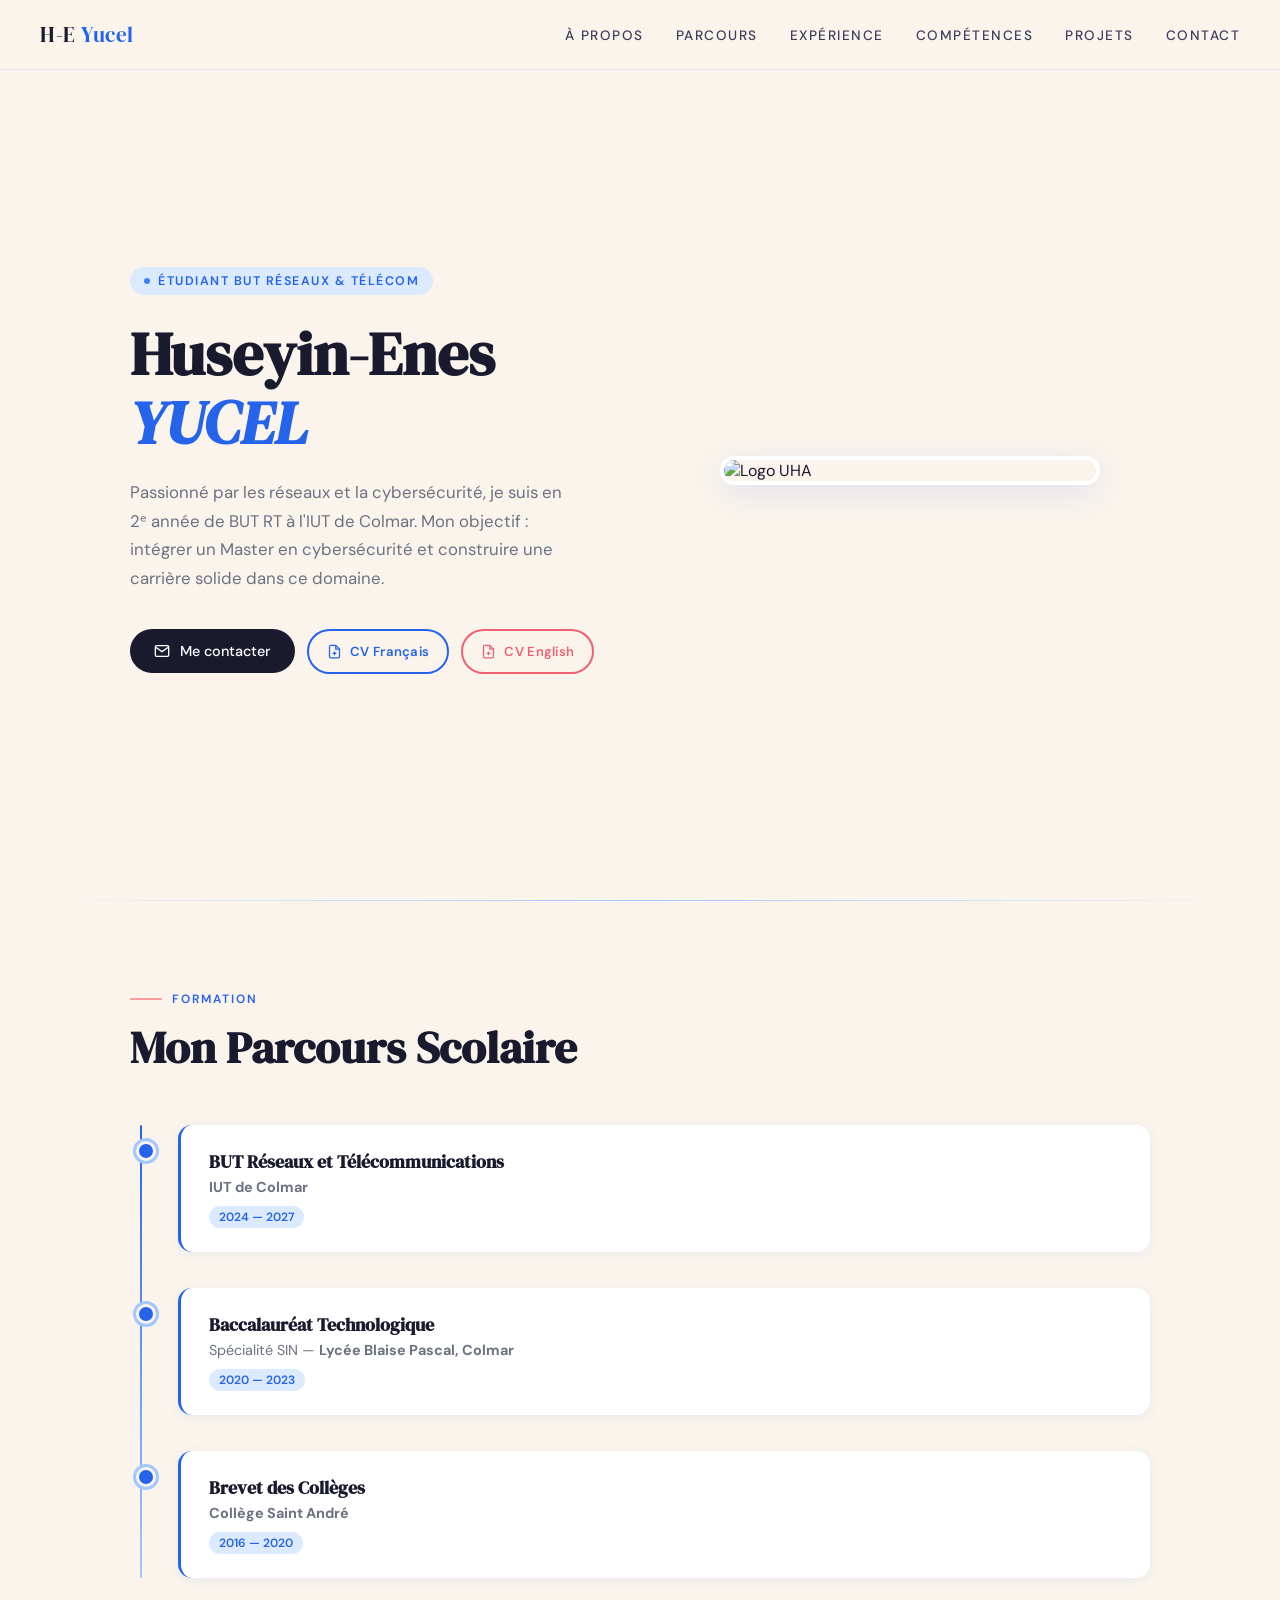
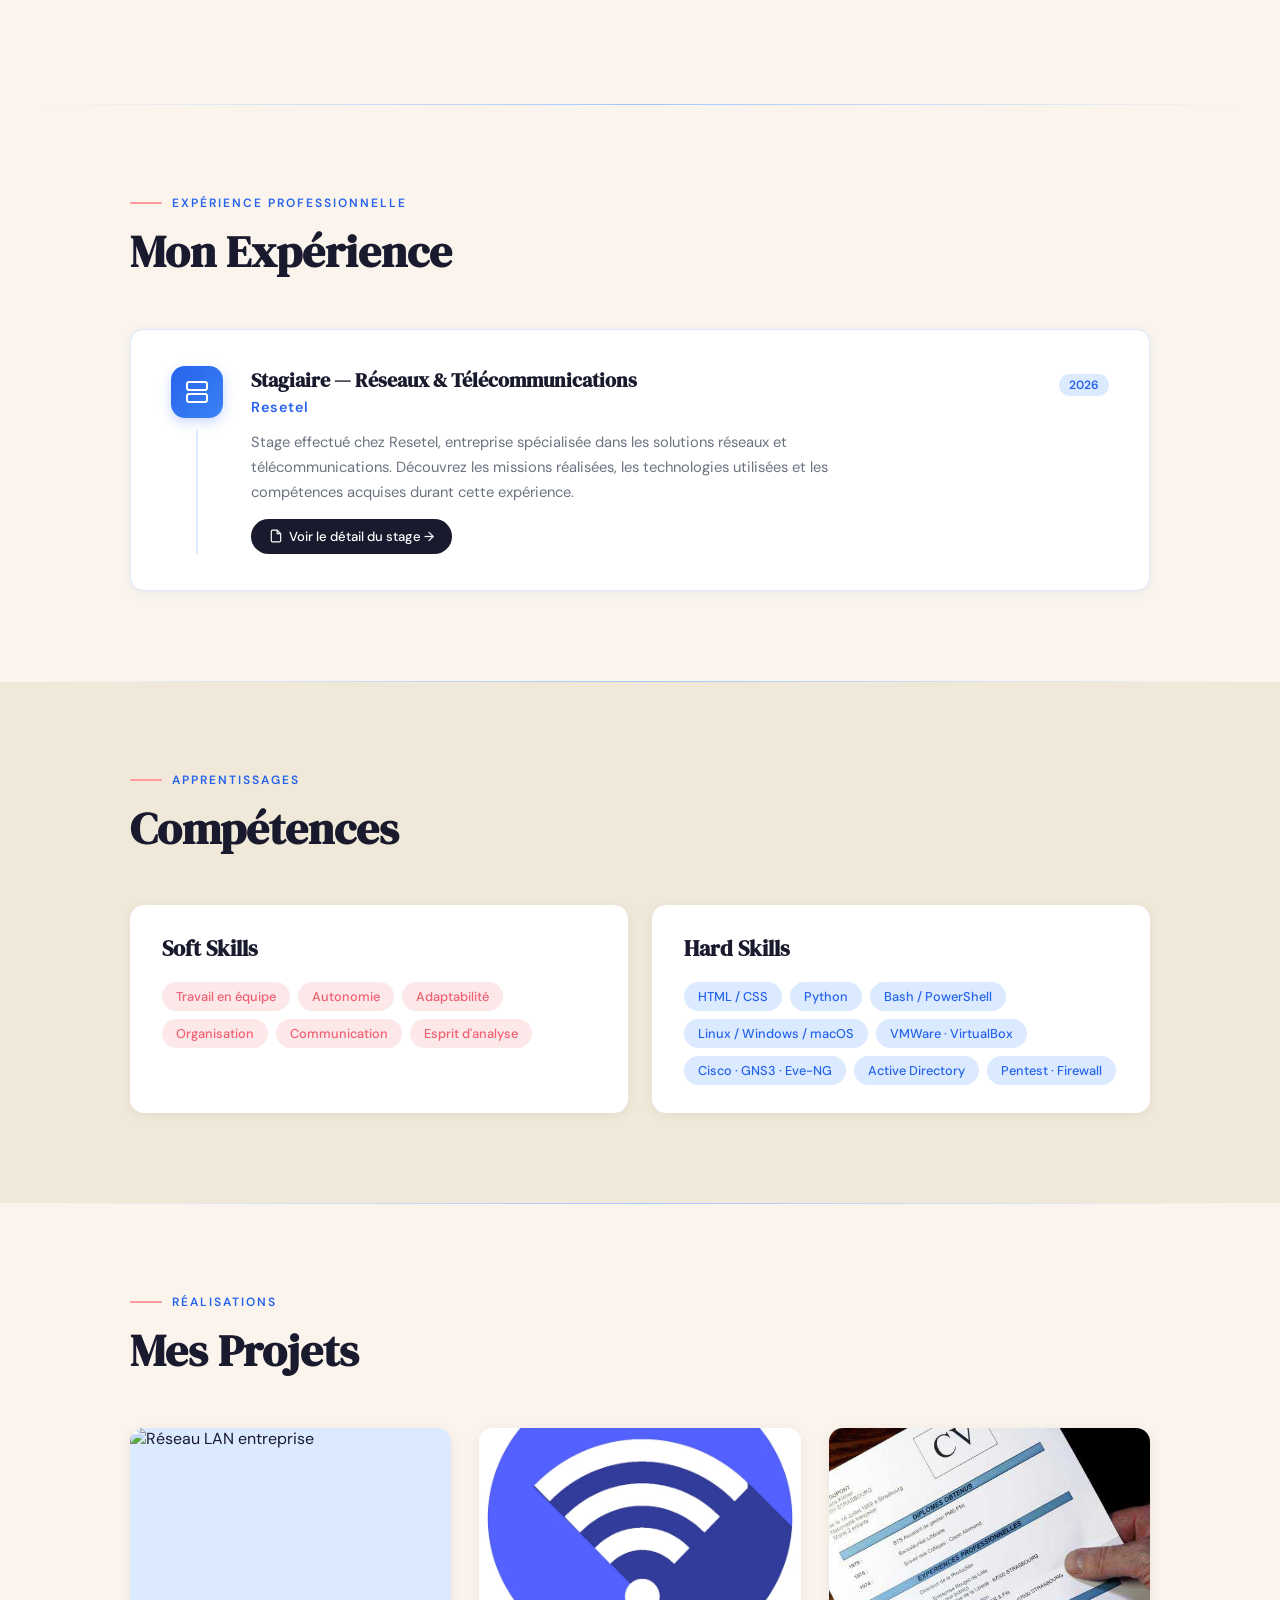
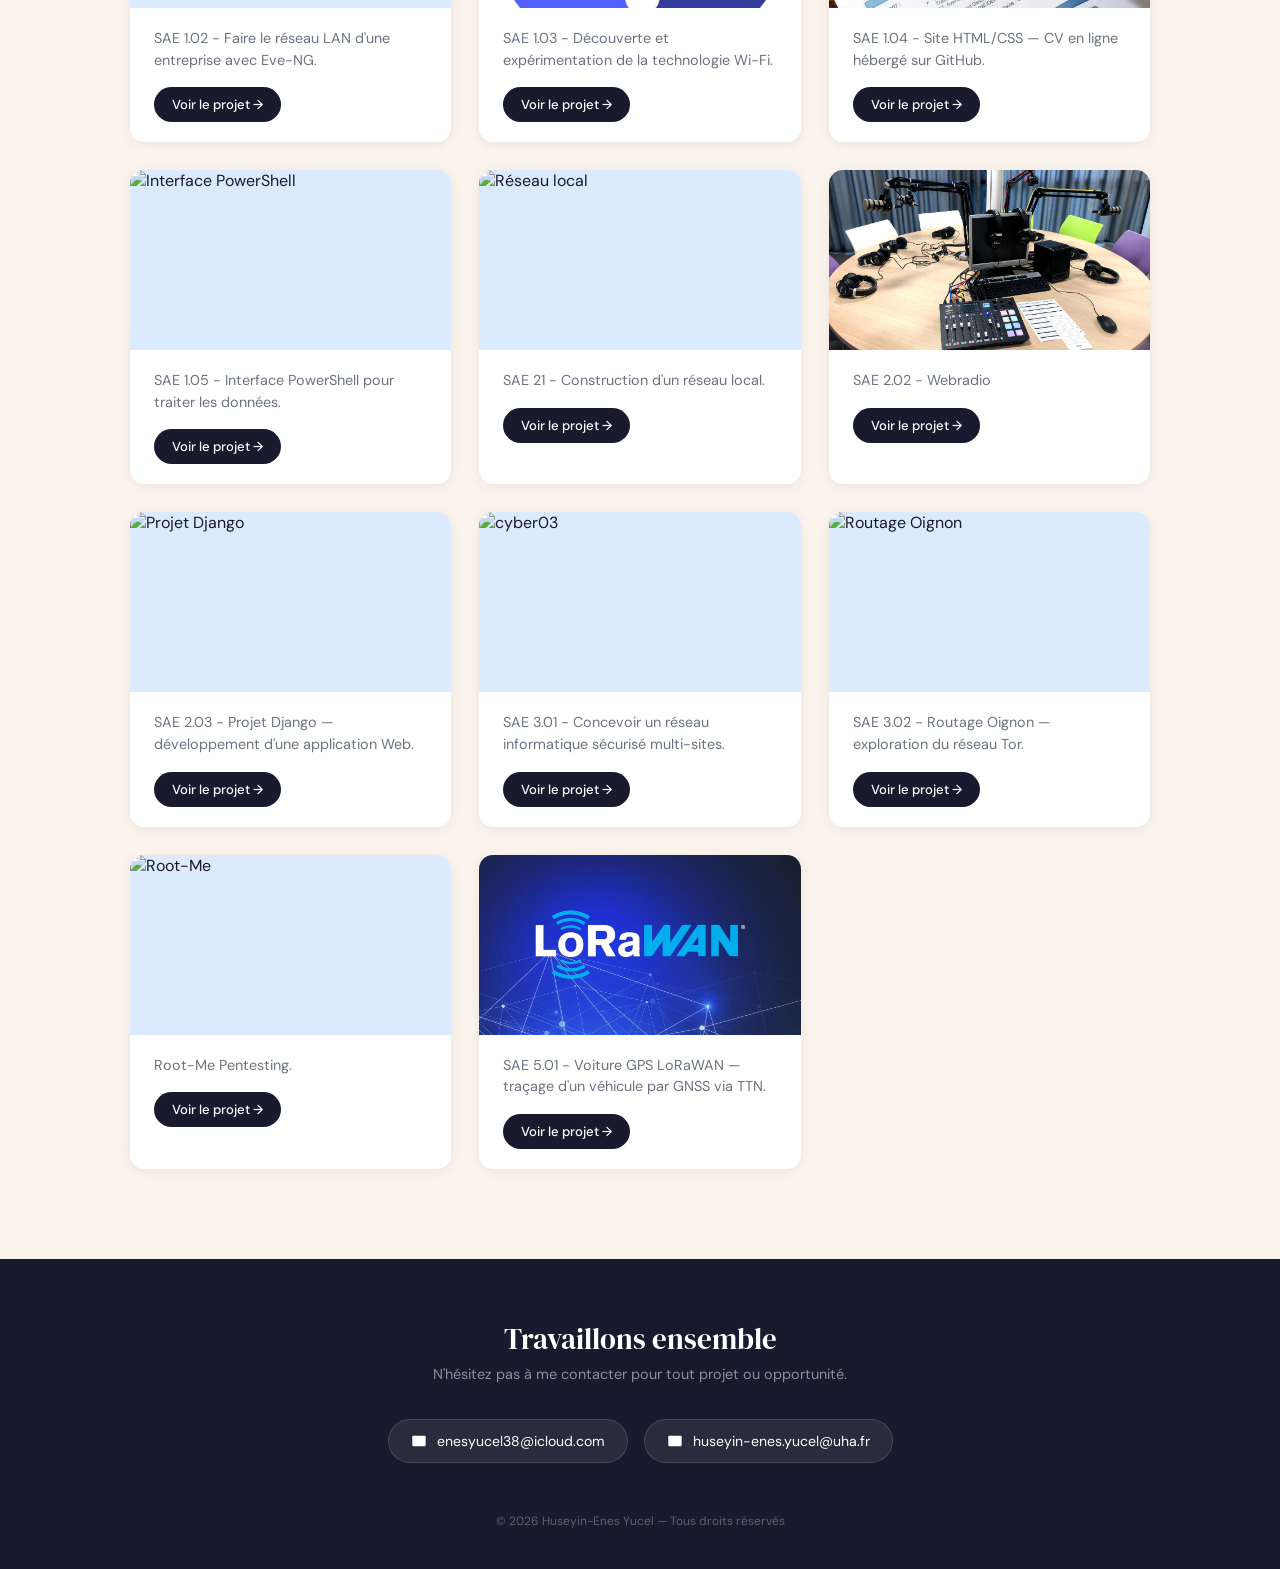
==== commit 5bd5bc62: "Ajout du projet SAE 5.01 Voiture GPS LoRaWAN et tri des projets - Nouvelle page voiture-gps-lorawan." ====
--- a/index.html
+++ b/index.html
@@ -192,6 +192,26 @@
 
                 <div class="project-card">
                     <div class="project-img-wrap">
+                        <img src="wifi.png" alt="wifi">
+                    </div>
+                    <div class="project-body">
+                        <p>SAE 1.03 - Découverte et expérimentation de la technologie Wi-Fi.</p>
+                        <a href="sae103.html" class="btn">Voir le projet →</a>
+                    </div>
+                </div>
+
+                <div class="project-card">
+                    <div class="project-img-wrap">
+                        <img src="cv.jpg" alt="CV">
+                    </div>
+                    <div class="project-body">
+                        <p>SAE 1.04 - Site HTML/CSS — CV en ligne hébergé sur GitHub.</p>
+                        <a href="sae104.html" class="btn">Voir le projet →</a>
+                    </div>
+                </div>
+
+                <div class="project-card">
+                    <div class="project-img-wrap">
                         <img src="sae2.png" alt="Interface PowerShell">
                     </div>
                     <div class="project-body">
@@ -212,6 +232,16 @@
 
                 <div class="project-card">
                     <div class="project-img-wrap">
+                        <img src="webradio.jpg" alt="webradio">
+                    </div>
+                    <div class="project-body">
+                        <p>SAE 2.02 - Webradio</p>
+                        <a href="sae202.html" class="btn">Voir le projet →</a>
+                    </div>
+                </div>
+
+                <div class="project-card">
+                    <div class="project-img-wrap">
                         <img src="django.png" alt="Projet Django">
                     </div>
                     <div class="project-body">
@@ -222,6 +252,16 @@
 
                 <div class="project-card">
                     <div class="project-img-wrap">
+                        <img src="saecyber03.png" alt="cyber03">
+                    </div>
+                    <div class="project-body">
+                        <p>SAE 3.01 - Concevoir un réseau informatique sécurisé multi-sites.</p>
+                        <a href="saecyber03.html" class="btn">Voir le projet →</a>
+                    </div>
+                </div>
+
+                <div class="project-card">
+                    <div class="project-img-wrap">
                         <img src="tor.svg" alt="Routage Oignon">
                     </div>
                     <div class="project-body">
@@ -232,16 +272,6 @@
 
                 <div class="project-card">
                     <div class="project-img-wrap">
-                        <img src="saecyber03.png" alt="cyber03">
-                    </div>
-                    <div class="project-body">
-                        <p>SAE 3.01Concevoir un réseau informatique sécurisé multi-sites.</p>
-                        <a href="saecyber03.html" class="btn">Voir le projet →</a>
-                    </div>
-                </div>
-
-                <div class="project-card">
-                    <div class="project-img-wrap">
                         <img src="rootme.png" alt="Root-Me">
                     </div>
                     <div class="project-body">
@@ -252,31 +282,11 @@
 
                 <div class="project-card">
                     <div class="project-img-wrap">
-                        <img src="webradio.jpg" alt="webradio">
-                    </div>
-                    <div class="project-body">
-                        <p>SAE 2.02 - Webradio</p>
-                        <a href="sae202.html" class="btn">Voir le projet →</a>
-                    </div>
-                </div>
-
-                <div class="project-card">
-                    <div class="project-img-wrap">
-                        <img src="cv.jpg" alt="CV">
-                    </div>
-                    <div class="project-body">
-                        <p>SAE 1.04 - Site HTML/CSS — CV en ligne hébergé sur GitHub.</p>
-                        <a href="sae104.html" class="btn">Voir le projet →</a>
-                    </div>
-                </div>
-
-                <div class="project-card">
-                    <div class="project-img-wrap">
-                        <img src="wifi.png" alt="wifi">
-                    </div>
-                    <div class="project-body">
-                        <p>SAE 1.03 - Découverte et expérimentation de la technologie Wi-Fi.</p>
-                        <a href="sae103.html" class="btn">Voir le projet →</a>
+                        <img src="lorawan.webp" alt="Voiture GPS LoRaWAN">
+                    </div>
+                    <div class="project-body">
+                        <p>SAE 5.01 - Voiture GPS LoRaWAN — traçage d'un véhicule par GNSS via TTN.</p>
+                        <a href="voiture-gps-lorawan.html" class="btn">Voir le projet →</a>
                     </div>
                 </div>
 
--- a/style.css
+++ b/style.css
@@ -713,4 +713,74 @@
 .project-icon {
     color: var(--blue);
     opacity: .6;
+}
+
+/* ===== CARTE DE TÉLÉCHARGEMENT ===== */
+.download-card {
+    display: flex;
+    align-items: center;
+    gap: 16px;
+    max-width: 420px;
+    background: var(--white);
+    border: 1px solid var(--blue-pale);
+    border-left: 4px solid var(--blue);
+    border-radius: var(--radius);
+    padding: 16px 20px;
+    text-decoration: none;
+    box-shadow: 0 2px 12px rgba(37,99,235,.08);
+    transition: transform .3s, box-shadow .3s, border-color .3s;
+}
+
+.download-card:hover {
+    transform: translateY(-3px);
+    box-shadow: var(--shadow);
+    border-left-color: var(--pink-dark);
+}
+
+.download-icon {
+    width: 46px;
+    height: 46px;
+    flex-shrink: 0;
+    display: flex;
+    align-items: center;
+    justify-content: center;
+    background: linear-gradient(135deg, var(--blue), var(--blue-mid));
+    color: var(--white);
+    border-radius: 12px;
+}
+
+.download-text {
+    display: flex;
+    flex-direction: column;
+    gap: 2px;
+    flex: 1;
+}
+
+.download-title {
+    font-size: .95rem;
+    font-weight: 600;
+    color: var(--ink);
+}
+
+.download-meta {
+    font-size: .78rem;
+    color: var(--muted);
+}
+
+.download-arrow {
+    width: 36px;
+    height: 36px;
+    flex-shrink: 0;
+    display: flex;
+    align-items: center;
+    justify-content: center;
+    background: var(--blue-pale);
+    color: var(--blue);
+    border-radius: 50%;
+    transition: background .25s, color .25s;
+}
+
+.download-card:hover .download-arrow {
+    background: var(--pink-dark);
+    color: var(--white);
 }
